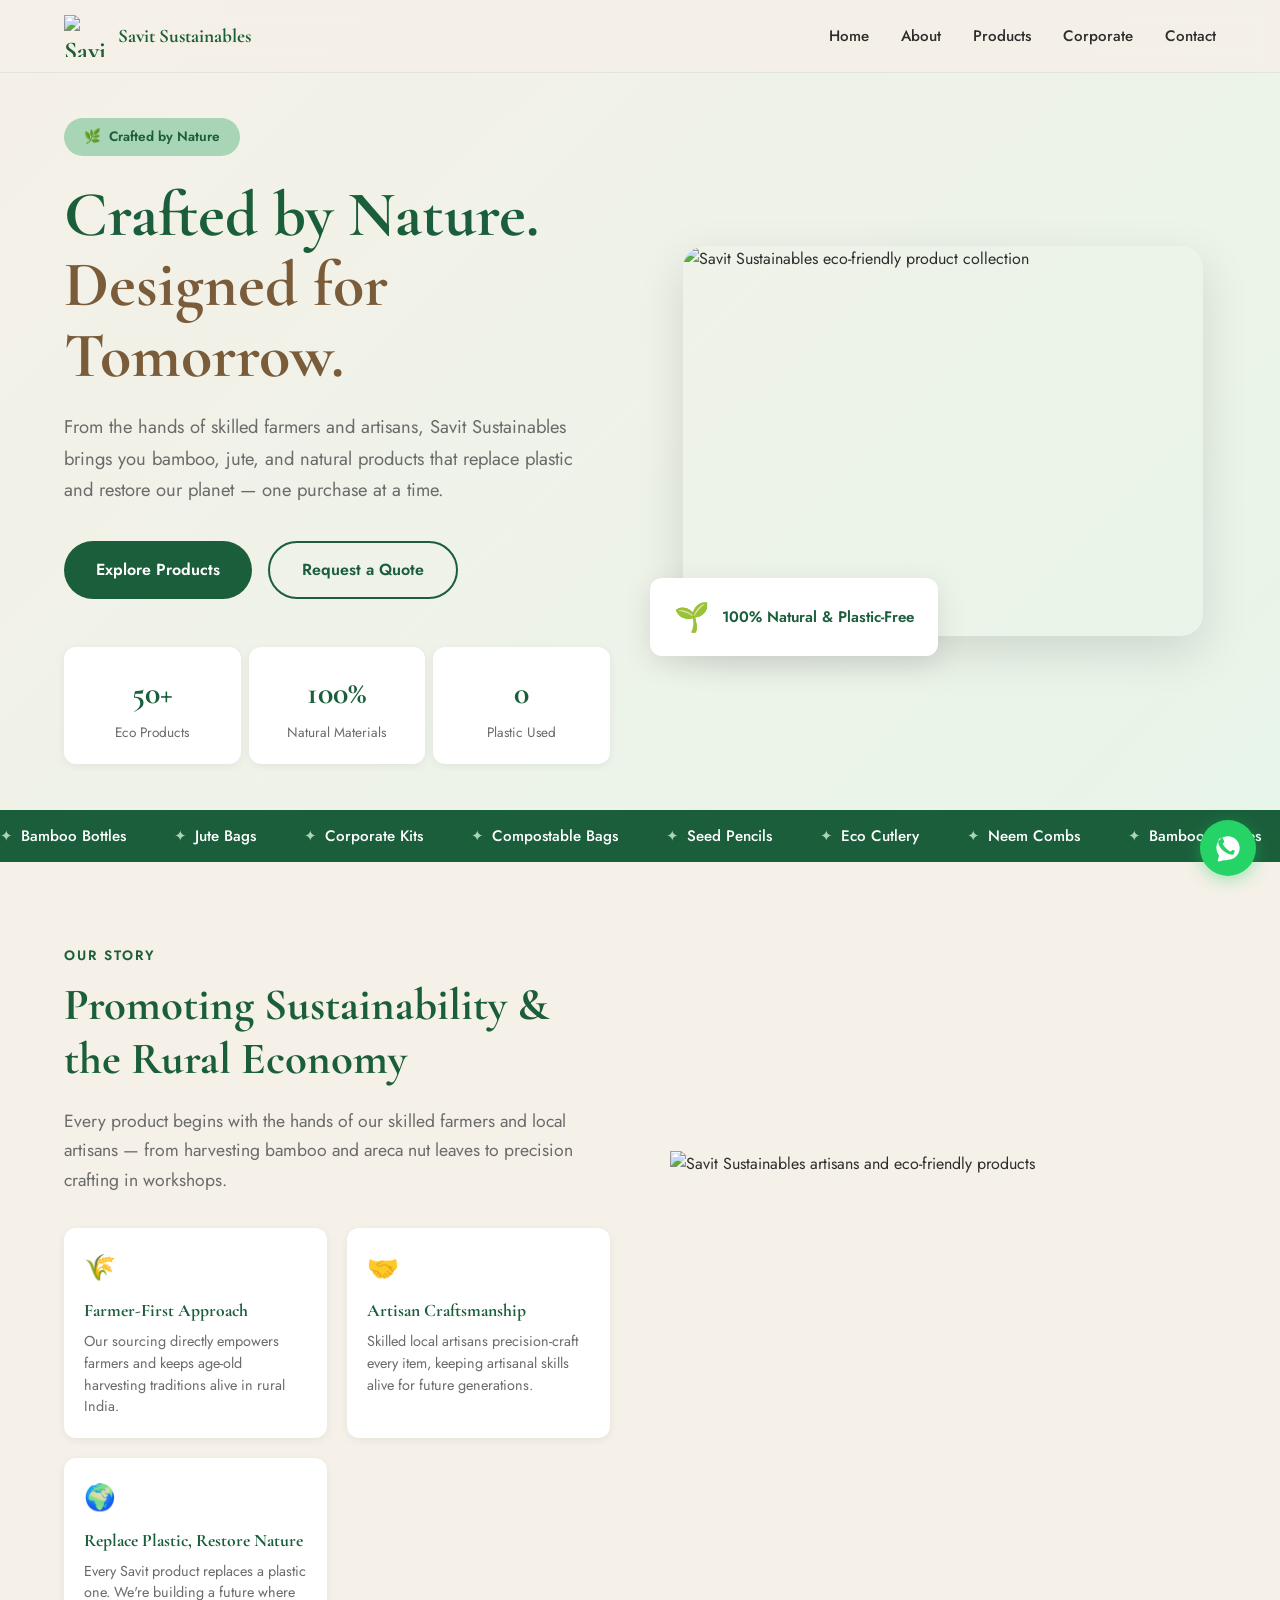
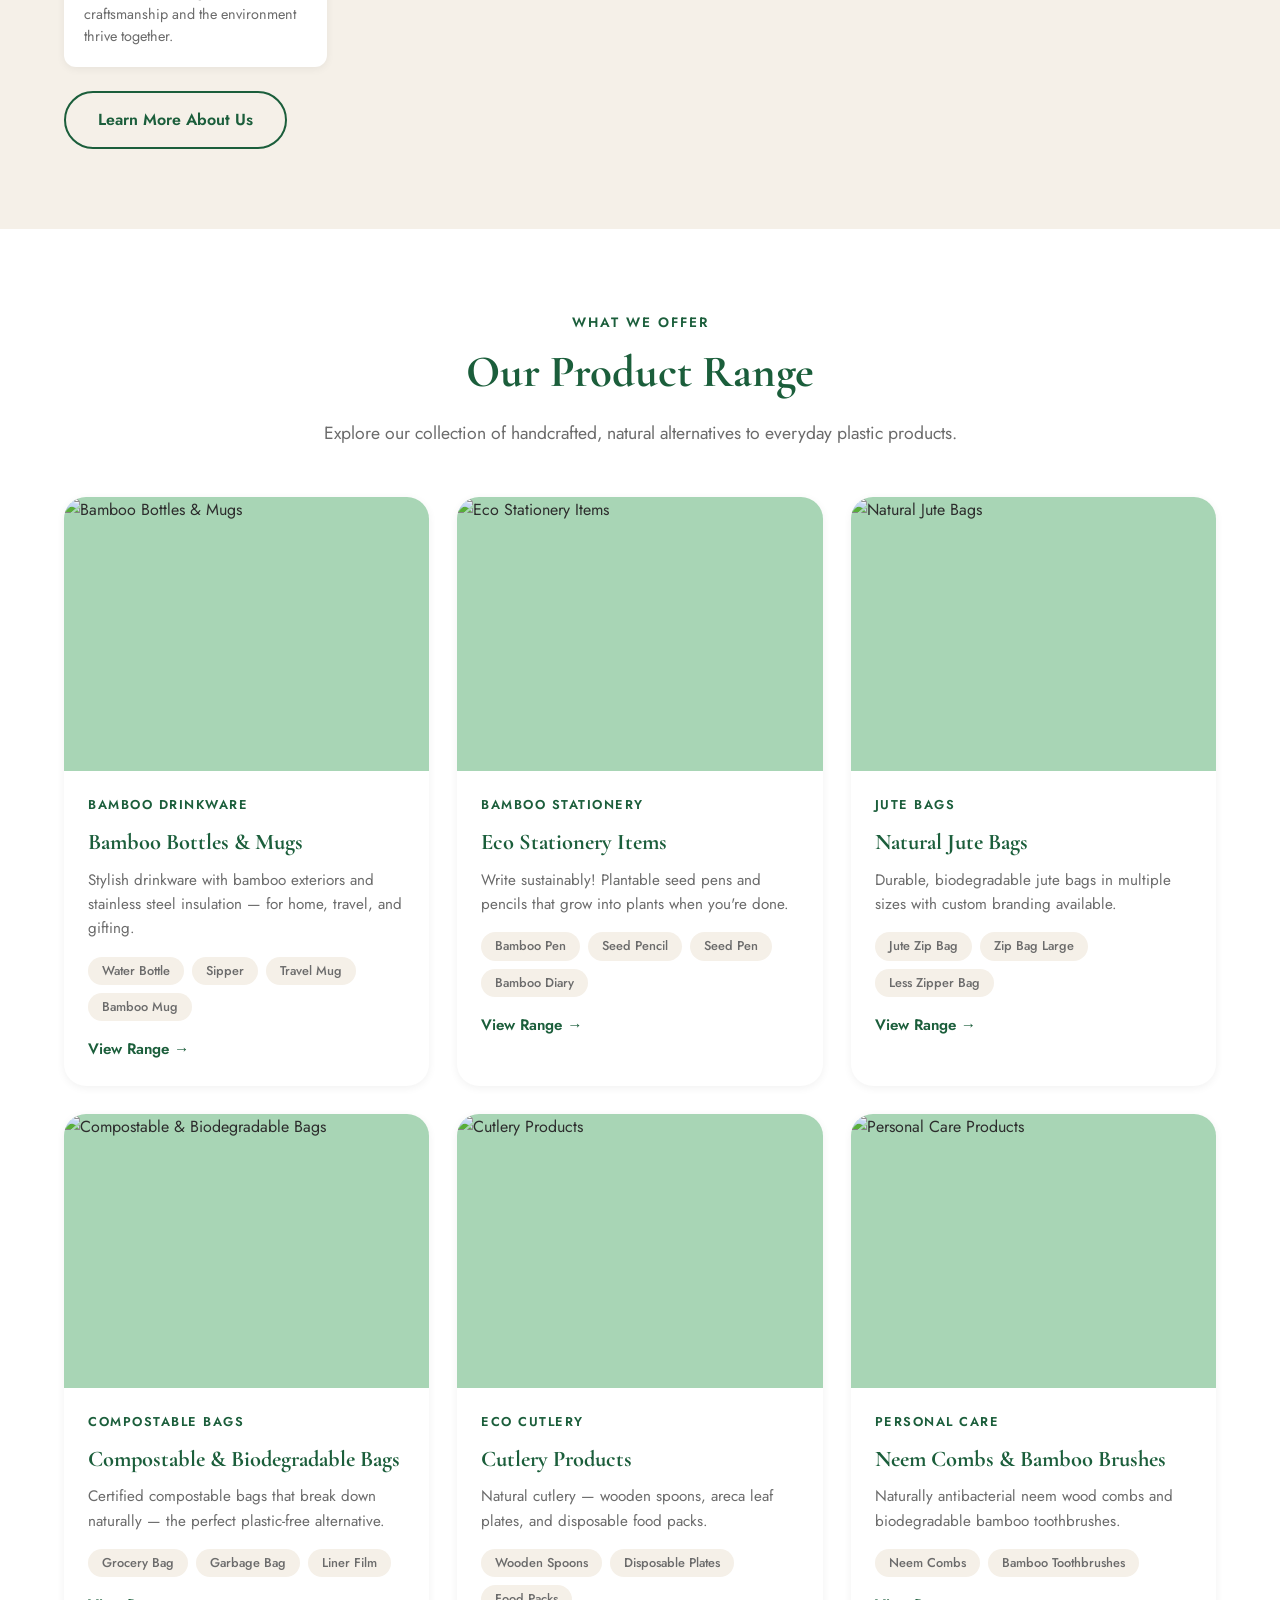
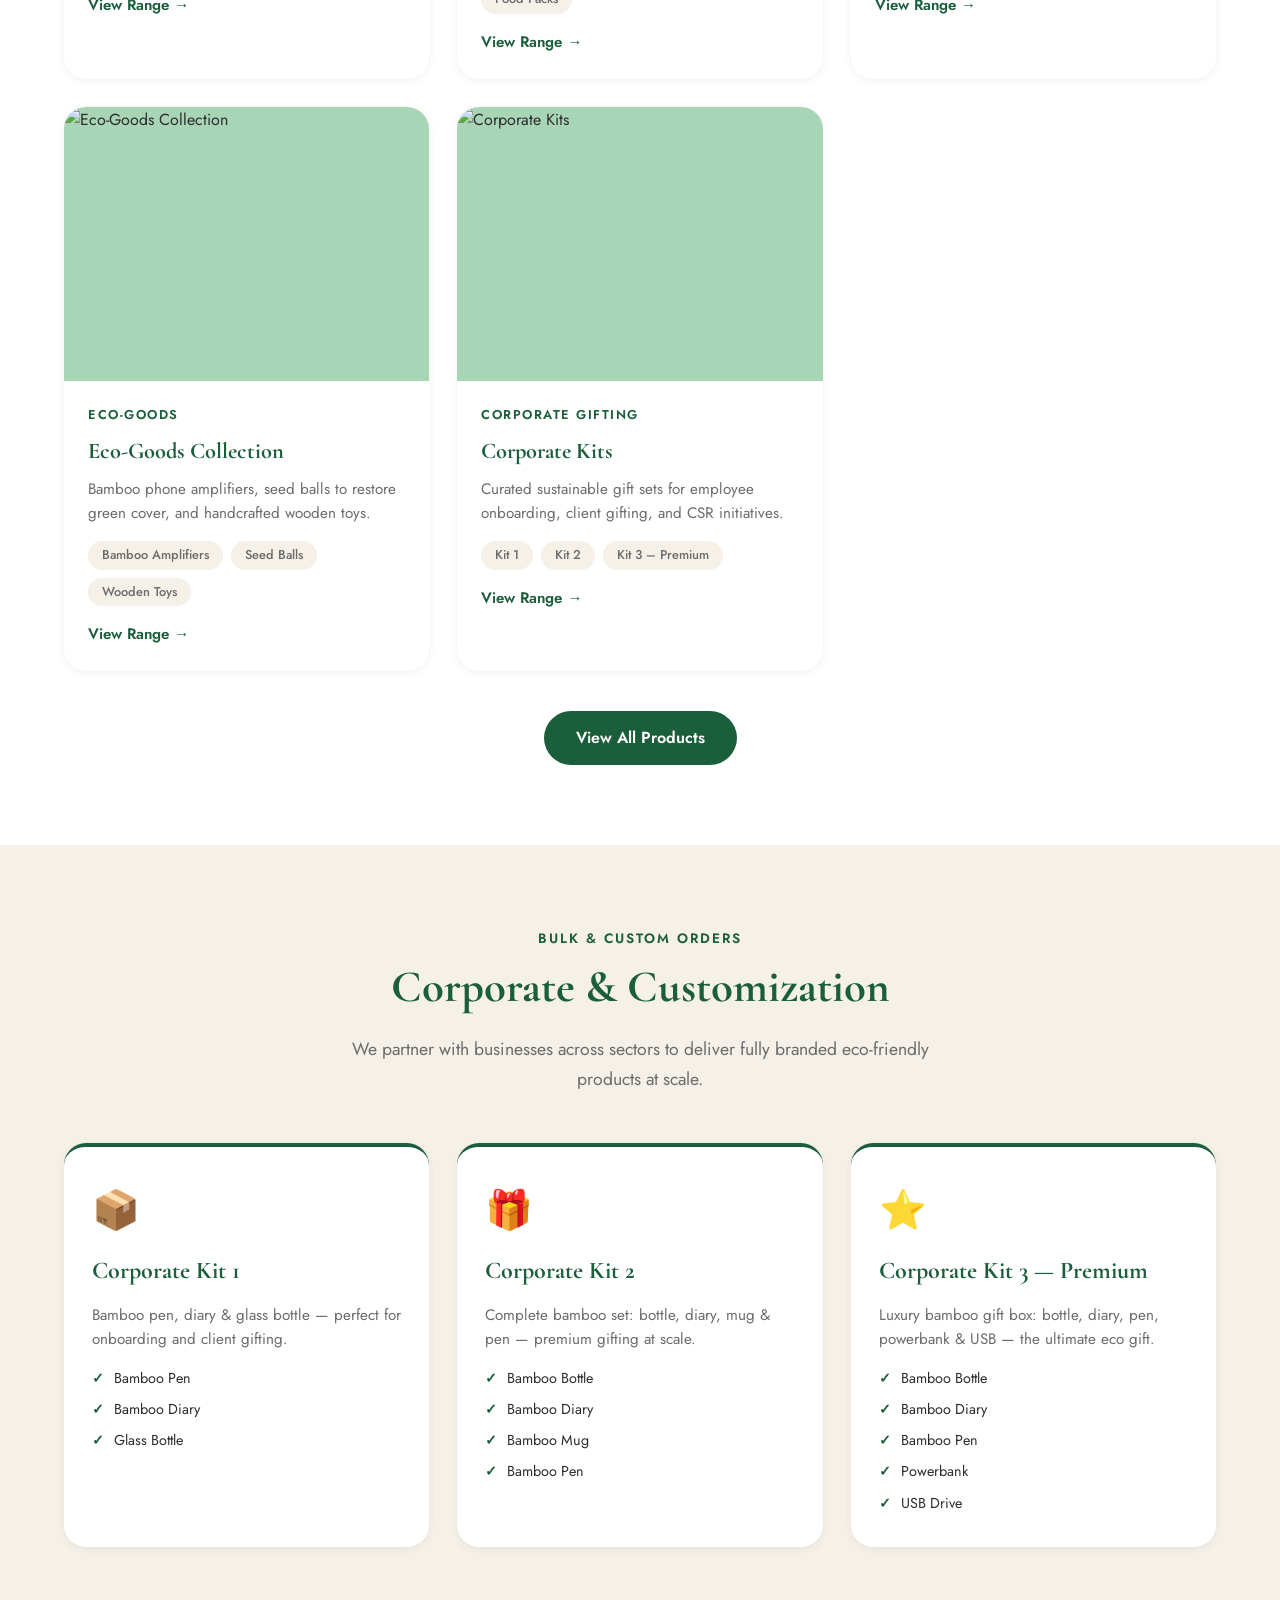
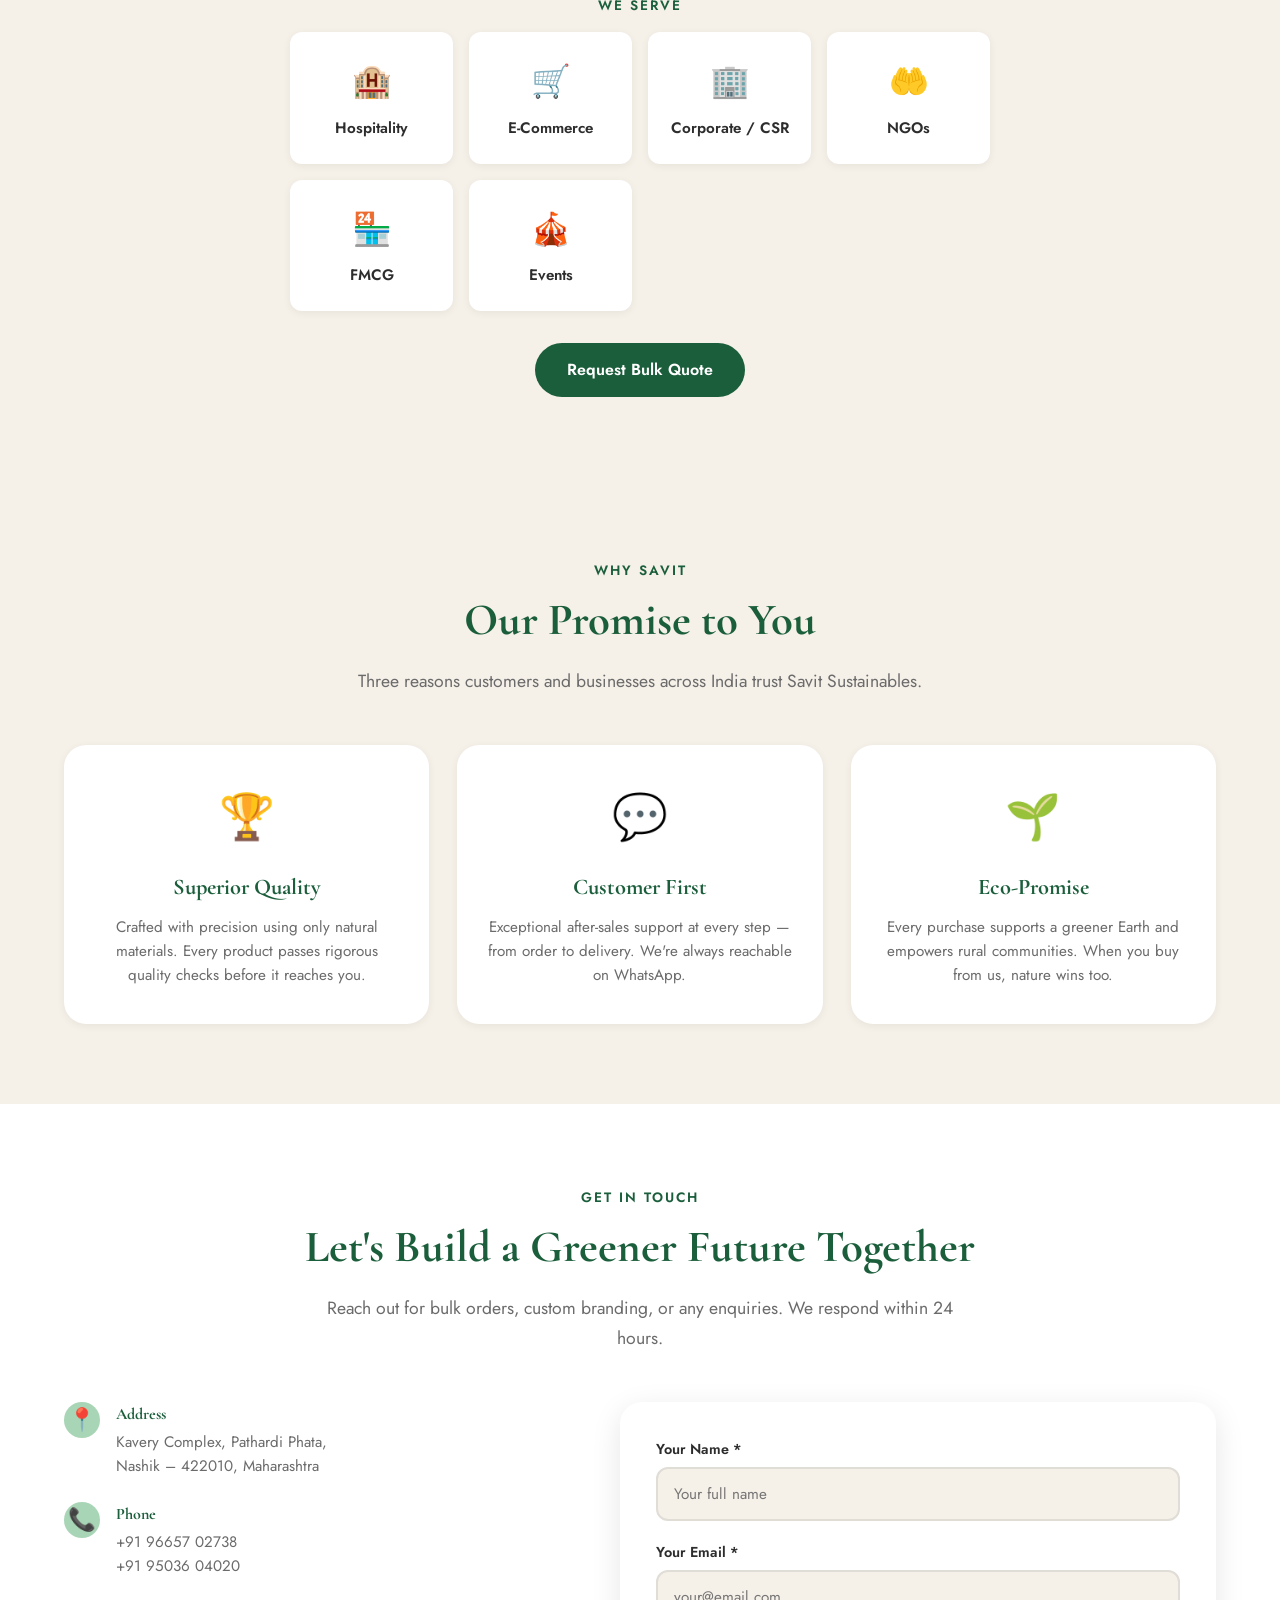
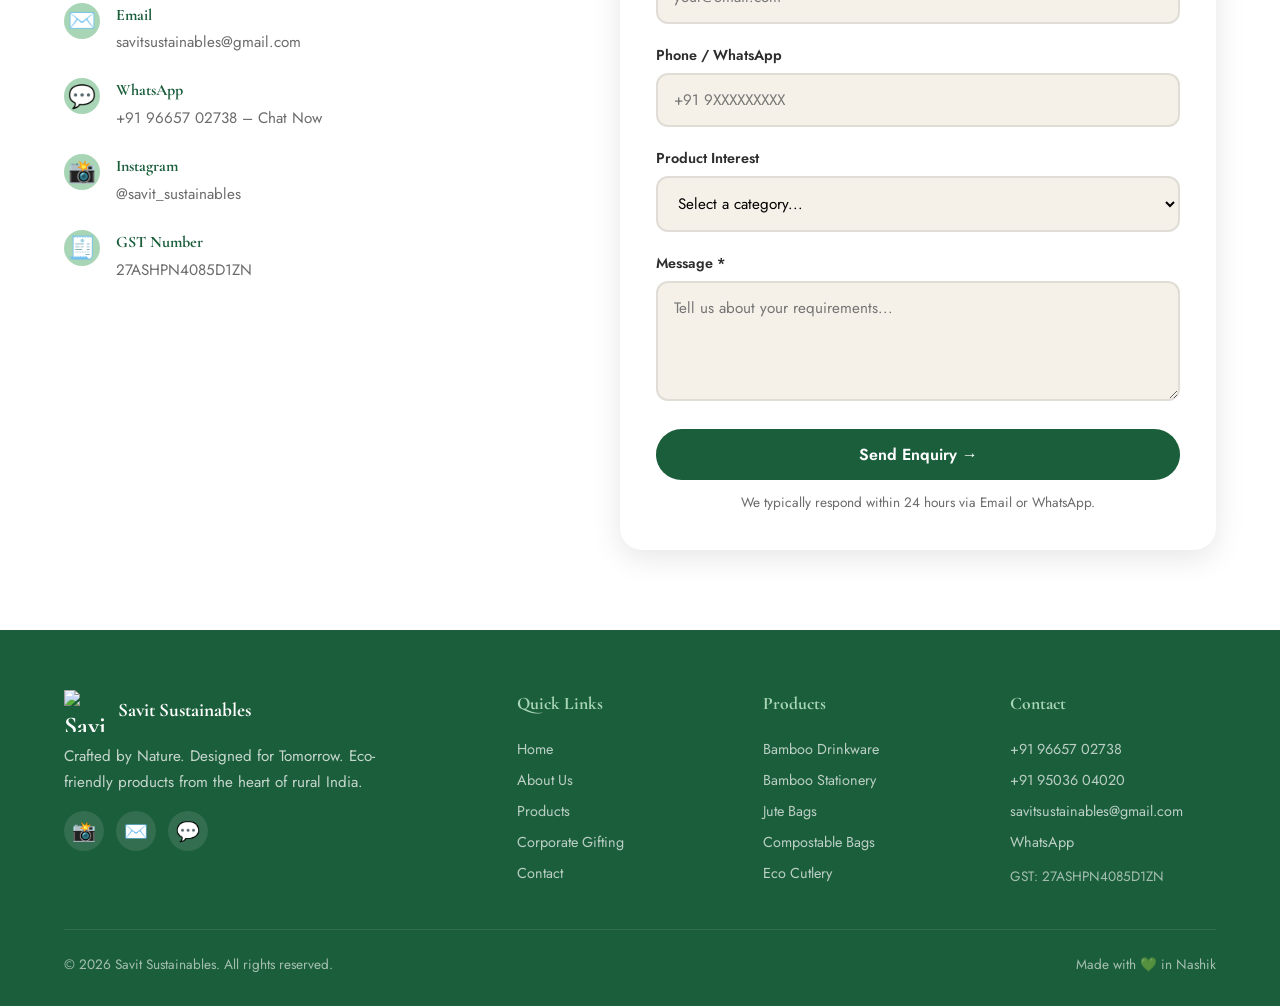
==== index.html @ 224979e3 "Initial commit - Savit Sustainables website" ====
<!DOCTYPE html>
<html lang="en">
<head>
  <meta charset="UTF-8">
  <meta name="viewport" content="width=device-width, initial-scale=1.0">
  <title>Savit Sustainables – Eco-Friendly Products from Nashik, India</title>
  <meta name="description" content="Savit Sustainables is a Nashik-based manufacturer of bamboo bottles, jute bags, compostable products, and corporate eco-gifting solutions. Natural, plastic-free, rural-made.">
  <meta name="robots" content="index, follow">

  <!-- Open Graph -->
  <meta property="og:title" content="Savit Sustainables – Eco-Friendly Products">
  <meta property="og:description" content="Bamboo, jute & compostable products made by rural artisans in Nashik, India. Corporate gifting, bulk orders, plastic-free living.">
  <meta property="og:image" content="https://www.savitsustainables.com/images/og-image.jpg">
  <meta property="og:url" content="https://www.savitsustainables.com">
  <meta property="og:type" content="website">
  <meta property="og:locale" content="en_IN">

  <!-- Twitter Card -->
  <meta name="twitter:card" content="summary_large_image">
  <meta name="twitter:title" content="Savit Sustainables – Eco-Friendly Products">
  <meta name="twitter:description" content="Bamboo, jute & compostable products from rural India. Corporate gifting & bulk orders.">
  <meta name="twitter:image" content="https://www.savitsustainables.com/images/og-image.jpg">

  <!-- JSON-LD Structured Data -->
  <script type="application/ld+json">
  {
    "@context": "https://schema.org",
    "@type": "Organization",
    "name": "Savit Sustainables",
    "url": "https://www.savitsustainables.com",
    "logo": "https://www.savitsustainables.com/images/logo.jpg",
    "description": "Nashik-based manufacturer of eco-friendly bamboo, jute and compostable products.",
    "contactPoint": {
      "@type": "ContactPoint",
      "telephone": "+91-9665702738",
      "contactType": "sales",
      "availableLanguage": ["English", "Hindi", "Marathi"]
    },
    "address": {
      "@type": "PostalAddress",
      "streetAddress": "Kavery Complex, Pathardi Phata",
      "addressLocality": "Nashik",
      "addressRegion": "Maharashtra",
      "postalCode": "422010",
      "addressCountry": "IN"
    },
    "sameAs": [
      "https://instagram.com/savit_sustainables"
    ]
  }
  </script>

  <link rel="preconnect" href="https://fonts.googleapis.com">
  <link rel="preconnect" href="https://fonts.gstatic.com" crossorigin>
  <link href="https://fonts.googleapis.com/css2?family=Cormorant+Garamond:wght@600;700&family=Jost:wght@400;500;600;700&display=swap" rel="stylesheet">
  <link rel="stylesheet" href="/css/style.css">
  <link rel="icon" type="image/svg+xml" href="/images/favicon.svg">
  <link rel="icon" type="image/x-icon" href="/images/favicon.ico">
</head>
<body>
  <!-- Navigation -->
  <nav class="navbar" role="navigation" aria-label="Main navigation">
    <div class="container">
      <a href="/" class="nav-logo" aria-label="Savit Sustainables Home">
        <img src="/images/logo.jpg" alt="Savit Sustainables Logo" width="42" height="42">
        <span>Savit Sustainables</span>
      </a>
      <button class="nav-toggle" aria-label="Toggle navigation menu" aria-expanded="false">
        <span></span><span></span><span></span>
      </button>
      <ul class="nav-links" role="menubar">
        <li role="none"><a href="/" role="menuitem">Home</a></li>
        <li role="none"><a href="/about.html" role="menuitem">About</a></li>
        <li role="none"><a href="/products/" role="menuitem">Products</a></li>
        <li role="none"><a href="/corporate-gifting.html" role="menuitem">Corporate</a></li>
        <li role="none"><a href="/contact.html" role="menuitem">Contact</a></li>
      </ul>
    </div>
  </nav>

  <!-- Hero Section -->
  <section class="hero" aria-label="Hero">
    <div class="container">
      <div class="fade-up">
        <div class="hero-badge">
          <span>🌿</span> Crafted by Nature
        </div>
        <h1>Crafted by Nature.<br><span>Designed for Tomorrow.</span></h1>
        <p>From the hands of skilled farmers and artisans, Savit Sustainables brings you bamboo, jute, and natural products that replace plastic and restore our planet — one purchase at a time.</p>
        <div class="hero-actions">
          <a href="/products/" class="btn btn-primary">Explore Products</a>
          <a href="/contact.html" class="btn btn-outline">Request a Quote</a>
        </div>
        <div class="hero-stats">
          <div class="hero-stat">
            <div class="hero-stat-value">50+</div>
            <div class="hero-stat-label">Eco Products</div>
          </div>
          <div class="hero-stat">
            <div class="hero-stat-value">100%</div>
            <div class="hero-stat-label">Natural Materials</div>
          </div>
          <div class="hero-stat">
            <div class="hero-stat-value">0</div>
            <div class="hero-stat-label">Plastic Used</div>
          </div>
        </div>
      </div>
      <div class="hero-image fade-up">
        <img src="/images/hero-image.jpg" alt="Savit Sustainables eco-friendly product collection" width="520" height="390" loading="eager">
        <div class="hero-image-float">
          <span class="hero-image-float-icon">🌱</span>
          <span class="hero-image-float-text">100% Natural &amp; Plastic-Free</span>
        </div>
      </div>
    </div>
  </section>

  <!-- Marquee Ticker -->
  <div class="marquee-wrapper" aria-hidden="true">
    <div class="marquee">
      <span class="marquee-item">Bamboo Bottles</span>
      <span class="marquee-item">Jute Bags</span>
      <span class="marquee-item">Corporate Kits</span>
      <span class="marquee-item">Compostable Bags</span>
      <span class="marquee-item">Seed Pencils</span>
      <span class="marquee-item">Eco Cutlery</span>
      <span class="marquee-item">Neem Combs</span>
      <span class="marquee-item">Bamboo Brushes</span>
      <span class="marquee-item">Bamboo Bottles</span>
      <span class="marquee-item">Jute Bags</span>
      <span class="marquee-item">Corporate Kits</span>
      <span class="marquee-item">Compostable Bags</span>
      <span class="marquee-item">Seed Pencils</span>
      <span class="marquee-item">Eco Cutlery</span>
      <span class="marquee-item">Neem Combs</span>
      <span class="marquee-item">Bamboo Brushes</span>
    </div>
  </div>

  <!-- About Section -->
  <section class="section" id="about" aria-labelledby="about-title">
    <div class="container">
      <div class="about-grid">
        <div class="fade-up">
          <span class="section-label">Our Story</span>
          <h2 class="section-title" id="about-title">Promoting Sustainability &amp; the Rural Economy</h2>
          <p class="section-desc" style="max-width:100%">Every product begins with the hands of our skilled farmers and local artisans — from harvesting bamboo and areca nut leaves to precision crafting in workshops.</p>
          <div class="about-values">
            <div class="value-card">
              <div class="value-card-icon">🌾</div>
              <h4>Farmer-First Approach</h4>
              <p>Our sourcing directly empowers farmers and keeps age-old harvesting traditions alive in rural India.</p>
            </div>
            <div class="value-card">
              <div class="value-card-icon">🤝</div>
              <h4>Artisan Craftsmanship</h4>
              <p>Skilled local artisans precision-craft every item, keeping artisanal skills alive for future generations.</p>
            </div>
            <div class="value-card">
              <div class="value-card-icon">🌍</div>
              <h4>Replace Plastic, Restore Nature</h4>
              <p>Every Savit product replaces a plastic one. We're building a future where craftsmanship and the environment thrive together.</p>
            </div>
          </div>
          <a href="/about.html" class="btn btn-outline" style="margin-top:24px">Learn More About Us</a>
        </div>
        <div class="fade-up">
          <img src="/images/about-image.jpg" alt="Savit Sustainables artisans and eco-friendly products" width="520" height="390" loading="lazy">
        </div>
      </div>
    </div>
  </section>

  <!-- Products Section -->
  <section class="section bg-white" id="products" aria-labelledby="products-title">
    <div class="container">
      <div class="fade-up" style="text-align:center;margin-bottom:24px">
        <span class="section-label">What We Offer</span>
        <h2 class="section-title" id="products-title">Our Product Range</h2>
        <p class="section-desc" style="margin:0 auto">Explore our collection of handcrafted, natural alternatives to everyday plastic products.</p>
      </div>
      <div class="product-grid">
        <a href="/products/bamboo-drinkware.html" class="product-card fade-up">
          <img src="/images/products/bamboo-drinkware.jpg" alt="Bamboo Bottles & Mugs" class="product-card-image" loading="lazy" width="320" height="240">
          <div class="product-card-body">
            <div class="product-card-category">Bamboo Drinkware</div>
            <h3 class="product-card-title">Bamboo Bottles &amp; Mugs</h3>
            <p class="product-card-desc">Stylish drinkware with bamboo exteriors and stainless steel insulation — for home, travel, and gifting.</p>
            <div class="product-card-items">
              <span class="product-card-tag">Water Bottle</span>
              <span class="product-card-tag">Sipper</span>
              <span class="product-card-tag">Travel Mug</span>
              <span class="product-card-tag">Bamboo Mug</span>
            </div>
            <span class="product-card-link">View Range →</span>
          </div>
        </a>
        <a href="/products/bamboo-stationery.html" class="product-card fade-up">
          <img src="/images/products/bamboo-stationery.jpg" alt="Eco Stationery Items" class="product-card-image" loading="lazy" width="320" height="240">
          <div class="product-card-body">
            <div class="product-card-category">Bamboo Stationery</div>
            <h3 class="product-card-title">Eco Stationery Items</h3>
            <p class="product-card-desc">Write sustainably! Plantable seed pens and pencils that grow into plants when you're done.</p>
            <div class="product-card-items">
              <span class="product-card-tag">Bamboo Pen</span>
              <span class="product-card-tag">Seed Pencil</span>
              <span class="product-card-tag">Seed Pen</span>
              <span class="product-card-tag">Bamboo Diary</span>
            </div>
            <span class="product-card-link">View Range →</span>
          </div>
        </a>
        <a href="/products/jute-bags.html" class="product-card fade-up">
          <img src="/images/products/jute-bags.jpg" alt="Natural Jute Bags" class="product-card-image" loading="lazy" width="320" height="240">
          <div class="product-card-body">
            <div class="product-card-category">Jute Bags</div>
            <h3 class="product-card-title">Natural Jute Bags</h3>
            <p class="product-card-desc">Durable, biodegradable jute bags in multiple sizes with custom branding available.</p>
            <div class="product-card-items">
              <span class="product-card-tag">Jute Zip Bag</span>
              <span class="product-card-tag">Zip Bag Large</span>
              <span class="product-card-tag">Less Zipper Bag</span>
            </div>
            <span class="product-card-link">View Range →</span>
          </div>
        </a>
        <a href="/products/compostable-bags.html" class="product-card fade-up">
          <img src="/images/products/compostable-bags.jpg" alt="Compostable & Biodegradable Bags" class="product-card-image" loading="lazy" width="320" height="240">
          <div class="product-card-body">
            <div class="product-card-category">Compostable Bags</div>
            <h3 class="product-card-title">Compostable &amp; Biodegradable Bags</h3>
            <p class="product-card-desc">Certified compostable bags that break down naturally — the perfect plastic-free alternative.</p>
            <div class="product-card-items">
              <span class="product-card-tag">Grocery Bag</span>
              <span class="product-card-tag">Garbage Bag</span>
              <span class="product-card-tag">Liner Film</span>
            </div>
            <span class="product-card-link">View Range →</span>
          </div>
        </a>
        <a href="/products/eco-cutlery.html" class="product-card fade-up">
          <img src="/images/products/eco-cutlery.jpg" alt="Cutlery Products" class="product-card-image" loading="lazy" width="320" height="240">
          <div class="product-card-body">
            <div class="product-card-category">Eco Cutlery</div>
            <h3 class="product-card-title">Cutlery Products</h3>
            <p class="product-card-desc">Natural cutlery — wooden spoons, areca leaf plates, and disposable food packs.</p>
            <div class="product-card-items">
              <span class="product-card-tag">Wooden Spoons</span>
              <span class="product-card-tag">Disposable Plates</span>
              <span class="product-card-tag">Food Packs</span>
            </div>
            <span class="product-card-link">View Range →</span>
          </div>
        </a>
        <a href="/products/personal-care.html" class="product-card fade-up">
          <img src="/images/products/personal-care.jpg" alt="Personal Care Products" class="product-card-image" loading="lazy" width="320" height="240">
          <div class="product-card-body">
            <div class="product-card-category">Personal Care</div>
            <h3 class="product-card-title">Neem Combs &amp; Bamboo Brushes</h3>
            <p class="product-card-desc">Naturally antibacterial neem wood combs and biodegradable bamboo toothbrushes.</p>
            <div class="product-card-items">
              <span class="product-card-tag">Neem Combs</span>
              <span class="product-card-tag">Bamboo Toothbrushes</span>
            </div>
            <span class="product-card-link">View Range →</span>
          </div>
        </a>
        <a href="/products/eco-goods.html" class="product-card fade-up">
          <img src="/images/products/eco-goods.jpg" alt="Eco-Goods Collection" class="product-card-image" loading="lazy" width="320" height="240">
          <div class="product-card-body">
            <div class="product-card-category">Eco-Goods</div>
            <h3 class="product-card-title">Eco-Goods Collection</h3>
            <p class="product-card-desc">Bamboo phone amplifiers, seed balls to restore green cover, and handcrafted wooden toys.</p>
            <div class="product-card-items">
              <span class="product-card-tag">Bamboo Amplifiers</span>
              <span class="product-card-tag">Seed Balls</span>
              <span class="product-card-tag">Wooden Toys</span>
            </div>
            <span class="product-card-link">View Range →</span>
          </div>
        </a>
        <a href="/corporate-gifting.html" class="product-card fade-up">
          <img src="/images/products/corporate-kits.jpg" alt="Corporate Kits" class="product-card-image" loading="lazy" width="320" height="240">
          <div class="product-card-body">
            <div class="product-card-category">Corporate Gifting</div>
            <h3 class="product-card-title">Corporate Kits</h3>
            <p class="product-card-desc">Curated sustainable gift sets for employee onboarding, client gifting, and CSR initiatives.</p>
            <div class="product-card-items">
              <span class="product-card-tag">Kit 1</span>
              <span class="product-card-tag">Kit 2</span>
              <span class="product-card-tag">Kit 3 – Premium</span>
            </div>
            <span class="product-card-link">View Range →</span>
          </div>
        </a>
      </div>
      <div class="fade-up" style="text-align:center;margin-top:40px">
        <a href="/products/" class="btn btn-primary">View All Products</a>
      </div>
    </div>
  </section>

  <!-- Corporate Section -->
  <section class="section bg-cream" id="corporate" aria-labelledby="corporate-title">
    <div class="container">
      <div class="fade-up" style="text-align:center;margin-bottom:24px">
        <span class="section-label">Bulk &amp; Custom Orders</span>
        <h2 class="section-title" id="corporate-title">Corporate &amp; Customization</h2>
        <p class="section-desc" style="margin:0 auto">We partner with businesses across sectors to deliver fully branded eco-friendly products at scale.</p>
      </div>
      <div class="kits-grid">
        <div class="kit-card fade-up">
          <div class="kit-card-body">
            <div class="kit-card-icon">📦</div>
            <h3>Corporate Kit 1</h3>
            <p>Bamboo pen, diary &amp; glass bottle — perfect for onboarding and client gifting.</p>
            <div class="kit-items">
              <span class="kit-item">Bamboo Pen</span>
              <span class="kit-item">Bamboo Diary</span>
              <span class="kit-item">Glass Bottle</span>
            </div>
          </div>
        </div>
        <div class="kit-card fade-up">
          <div class="kit-card-body">
            <div class="kit-card-icon">🎁</div>
            <h3>Corporate Kit 2</h3>
            <p>Complete bamboo set: bottle, diary, mug &amp; pen — premium gifting at scale.</p>
            <div class="kit-items">
              <span class="kit-item">Bamboo Bottle</span>
              <span class="kit-item">Bamboo Diary</span>
              <span class="kit-item">Bamboo Mug</span>
              <span class="kit-item">Bamboo Pen</span>
            </div>
          </div>
        </div>
        <div class="kit-card fade-up">
          <div class="kit-card-body">
            <div class="kit-card-icon">⭐</div>
            <h3>Corporate Kit 3 — Premium</h3>
            <p>Luxury bamboo gift box: bottle, diary, pen, powerbank &amp; USB — the ultimate eco gift.</p>
            <div class="kit-items">
              <span class="kit-item">Bamboo Bottle</span>
              <span class="kit-item">Bamboo Diary</span>
              <span class="kit-item">Bamboo Pen</span>
              <span class="kit-item">Powerbank</span>
              <span class="kit-item">USB Drive</span>
            </div>
          </div>
        </div>
      </div>
      <div style="text-align:center;margin-top:48px" class="fade-up">
        <span class="section-label" style="display:block;margin-bottom:16px">We Serve</span>
        <div class="industries-grid" style="max-width:700px;margin:0 auto">
          <div class="industry-card"><div class="industry-icon">🏨</div><div class="industry-name">Hospitality</div></div>
          <div class="industry-card"><div class="industry-icon">🛒</div><div class="industry-name">E-Commerce</div></div>
          <div class="industry-card"><div class="industry-icon">🏢</div><div class="industry-name">Corporate / CSR</div></div>
          <div class="industry-card"><div class="industry-icon">🤲</div><div class="industry-name">NGOs</div></div>
          <div class="industry-card"><div class="industry-icon">🏪</div><div class="industry-name">FMCG</div></div>
          <div class="industry-card"><div class="industry-icon">🎪</div><div class="industry-name">Events</div></div>
        </div>
        <a href="/contact.html" class="btn btn-primary" style="margin-top:32px">Request Bulk Quote</a>
      </div>
    </div>
  </section>

  <!-- Why Us Section -->
  <section class="section" id="why-us" aria-labelledby="why-title">
    <div class="container">
      <div class="fade-up" style="text-align:center;margin-bottom:24px">
        <span class="section-label">Why Savit</span>
        <h2 class="section-title" id="why-title">Our Promise to You</h2>
        <p class="section-desc" style="margin:0 auto">Three reasons customers and businesses across India trust Savit Sustainables.</p>
      </div>
      <div class="features-grid">
        <div class="feature-card fade-up">
          <div class="feature-icon">🏆</div>
          <h3>Superior Quality</h3>
          <p>Crafted with precision using only natural materials. Every product passes rigorous quality checks before it reaches you.</p>
        </div>
        <div class="feature-card fade-up">
          <div class="feature-icon">💬</div>
          <h3>Customer First</h3>
          <p>Exceptional after-sales support at every step — from order to delivery. We're always reachable on WhatsApp.</p>
        </div>
        <div class="feature-card fade-up">
          <div class="feature-icon">🌱</div>
          <h3>Eco-Promise</h3>
          <p>Every purchase supports a greener Earth and empowers rural communities. When you buy from us, nature wins too.</p>
        </div>
      </div>
    </div>
  </section>

  <!-- Contact Section -->
  <section class="section bg-white" id="contact" aria-labelledby="contact-title">
    <div class="container">
      <div class="fade-up" style="text-align:center;margin-bottom:48px">
        <span class="section-label">Get in Touch</span>
        <h2 class="section-title" id="contact-title">Let's Build a Greener Future Together</h2>
        <p class="section-desc" style="margin:0 auto">Reach out for bulk orders, custom branding, or any enquiries. We respond within 24 hours.</p>
      </div>
      <div class="contact-grid">
        <div class="contact-info fade-up">
          <div class="contact-item">
            <span class="contact-item-icon">📍</span>
            <div>
              <h4>Address</h4>
              <p>Kavery Complex, Pathardi Phata,<br>Nashik – 422010, Maharashtra</p>
            </div>
          </div>
          <div class="contact-item">
            <span class="contact-item-icon">📞</span>
            <div>
              <h4>Phone</h4>
              <p><a href="tel:+919665702738">+91 96657 02738</a><br><a href="tel:+919503604020">+91 95036 04020</a></p>
            </div>
          </div>
          <div class="contact-item">
            <span class="contact-item-icon">✉️</span>
            <div>
              <h4>Email</h4>
              <p><a href="mailto:savitsustainables@gmail.com">savitsustainables@gmail.com</a></p>
            </div>
          </div>
          <div class="contact-item">
            <span class="contact-item-icon">💬</span>
            <div>
              <h4>WhatsApp</h4>
              <p><a href="https://wa.me/919665702738" target="_blank" rel="noopener">+91 96657 02738 – Chat Now</a></p>
            </div>
          </div>
          <div class="contact-item">
            <span class="contact-item-icon">📸</span>
            <div>
              <h4>Instagram</h4>
              <p><a href="https://instagram.com/savit_sustainables" target="_blank" rel="noopener">@savit_sustainables</a></p>
            </div>
          </div>
          <div class="contact-item">
            <span class="contact-item-icon">🧾</span>
            <div>
              <h4>GST Number</h4>
              <p>27ASHPN4085D1ZN</p>
            </div>
          </div>
        </div>
        <div class="contact-form-card fade-up">
          <form id="contactForm" name="contact" method="POST" data-netlify="true" netlify-honeypot="bot-field">
            <input type="hidden" name="form-name" value="contact">
            <p style="display:none" aria-hidden="true">
              <label>Don't fill this out if you're human: <input name="bot-field"></label>
            </p>
            <div class="form-group">
              <label for="name">Your Name *</label>
              <input type="text" id="name" name="name" required aria-required="true" placeholder="Your full name">
            </div>
            <div class="form-group">
              <label for="email">Your Email *</label>
              <input type="email" id="email" name="email" required aria-required="true" placeholder="your@email.com">
            </div>
            <div class="form-group">
              <label for="phone">Phone / WhatsApp</label>
              <input type="tel" id="phone" name="phone" placeholder="+91 9XXXXXXXXX">
            </div>
            <div class="form-group">
              <label for="product-interest">Product Interest</label>
              <select id="product-interest" name="product-interest">
                <option value="">Select a category...</option>
                <option value="Bamboo Drinkware">Bamboo Bottles &amp; Mugs</option>
                <option value="Bamboo Stationery">Bamboo Stationery</option>
                <option value="Jute Bags">Jute Bags</option>
                <option value="Compostable Bags">Compostable Bags</option>
                <option value="Corporate Kits">Corporate Kits</option>
                <option value="Eco Cutlery">Eco Cutlery</option>
                <option value="Personal Care">Neem Combs &amp; Bamboo Brushes</option>
                <option value="Eco-Goods">Eco-Goods</option>
                <option value="Custom">Custom / Bulk Order</option>
              </select>
            </div>
            <div class="form-group">
              <label for="message">Message *</label>
              <textarea id="message" name="message" required aria-required="true" placeholder="Tell us about your requirements..."></textarea>
            </div>
            <button type="submit" class="btn btn-primary" style="width:100%;justify-content:center">Send Enquiry →</button>
            <p style="font-size:0.85rem;color:var(--text-muted);margin-top:12px;text-align:center">We typically respond within 24 hours via Email or WhatsApp.</p>
            <div class="form-success" id="formSuccess">✅ Thank you! Your enquiry has been sent. We'll get back to you shortly.</div>
          </form>
        </div>
      </div>
    </div>
  </section>

  <!-- Footer -->
  <footer class="footer" role="contentinfo">
    <div class="container">
      <div class="footer-grid">
        <div class="footer-brand">
          <a href="/" class="nav-logo" style="color:var(--white)">
            <img src="/images/logo.jpg" alt="Savit Sustainables" width="42" height="42" loading="lazy">
            <span>Savit Sustainables</span>
          </a>
          <p>Crafted by Nature. Designed for Tomorrow. Eco-friendly products from the heart of rural India.</p>
          <div class="footer-social">
            <a href="https://instagram.com/savit_sustainables" target="_blank" rel="noopener" aria-label="Instagram">📸</a>
            <a href="mailto:savitsustainables@gmail.com" aria-label="Email">✉️</a>
            <a href="https://wa.me/919665702738" target="_blank" rel="noopener" aria-label="WhatsApp">💬</a>
          </div>
        </div>
        <div class="footer-links">
          <h4>Quick Links</h4>
          <a href="/">Home</a>
          <a href="/about.html">About Us</a>
          <a href="/products/">Products</a>
          <a href="/corporate-gifting.html">Corporate Gifting</a>
          <a href="/contact.html">Contact</a>
        </div>
        <div class="footer-links">
          <h4>Products</h4>
          <a href="/products/bamboo-drinkware.html">Bamboo Drinkware</a>
          <a href="/products/bamboo-stationery.html">Bamboo Stationery</a>
          <a href="/products/jute-bags.html">Jute Bags</a>
          <a href="/products/compostable-bags.html">Compostable Bags</a>
          <a href="/products/eco-cutlery.html">Eco Cutlery</a>
        </div>
        <div class="footer-links">
          <h4>Contact</h4>
          <a href="tel:+919665702738">+91 96657 02738</a>
          <a href="tel:+919503604020">+91 95036 04020</a>
          <a href="mailto:savitsustainables@gmail.com">savitsustainables@gmail.com</a>
          <a href="https://wa.me/919665702738" target="_blank" rel="noopener">WhatsApp</a>
          <p style="color:rgba(255,255,255,0.6);font-size:0.85rem;margin-top:8px">GST: 27ASHPN4085D1ZN</p>
        </div>
      </div>
      <div class="footer-bottom">
        <span>&copy; <span id="year">2025</span> Savit Sustainables. All rights reserved.</span>
        <span>Made with 💚 in Nashik</span>
      </div>
    </div>
  </footer>

  <!-- WhatsApp Floating Button -->
  <a href="https://wa.me/919665702738?text=Hi%20Savit%20Sustainables!%20I%20am%20interested%20in%20your%20eco-friendly%20products." class="whatsapp-float" target="_blank" rel="noopener" aria-label="Chat on WhatsApp">
    <img src="data:image/svg+xml,%3Csvg xmlns='http://www.w3.org/2000/svg' viewBox='0 0 24 24' fill='white'%3E%3Cpath d='M17.472 14.382a.702.702 0 0 1 .352.355c.012.024.012.049 0 .073a11.91 11.91 0 0 0-.938 2.168 1.176 1.176 0 0 1-1.172.854 23.268 23.268 0 0 1-4.586-1.413 24.6 24.6 0 0 1-4.242-2.93 24.595 24.595 0 0 1-2.93-4.242A23.265 23.265 0 0 1 3.87 5.257a1.176 1.176 0 0 1 .854-1.172 11.91 11.91 0 0 1 2.168-.938.12.12 0 0 1 .073 0 .702.702 0 0 1 .355.352c.457.906.91 1.814 1.36 2.724a.702.702 0 0 1-.078.742 38.963 38.963 0 0 1-1.055 1.207.42.42 0 0 0-.094.484 17.066 17.066 0 0 0 2.754 3.622 17.06 17.06 0 0 0 3.621 2.754.42.42 0 0 0 .484-.094l1.207-1.055a.702.702 0 0 1 .742-.078c.91.45 1.818.903 2.724 1.36zM12 2C6.477 2 2 6.477 2 12a9.959 9.959 0 0 0 2.355 6.422l-1.135 4.258a.703.703 0 0 0 .88.88l4.254-1.14A9.96 9.96 0 0 0 12 22c5.523 0 10-4.477 10-10S17.523 2 12 2z'/%3E%3C/svg%3E" alt="WhatsApp" width="28" height="28">
  </a>

  <script src="/js/script.js"></script>
</body>
</html>
---- css/style.css ----
/* ============================================
   Savit Sustainables - Main Stylesheet
   Crafted by Nature. Designed for Tomorrow.
   ============================================ */

/* --- CSS Custom Properties --- */
:root {
  --green-dark: #1b5e3b;
  --green-light: #a8d5b5;
  --cream: #f5f0e8;
  --brown: #7a5c3a;
  --text-dark: #2d2d2d;
  --text-muted: #6b6b6b;
  --white: #ffffff;
  --shadow-sm: 0 2px 8px rgba(0,0,0,0.06);
  --shadow-md: 0 8px 30px rgba(0,0,0,0.10);
  --shadow-lg: 0 16px 48px rgba(0,0,0,0.12);
  --radius: 22px;
  --radius-sm: 12px;
  --transition: 0.3s cubic-bezier(0.4, 0, 0.2, 1);
  --max-width: 1200px;
  --font-heading: 'Cormorant Garamond', Georgia, serif;
  --font-body: 'Jost', -apple-system, BlinkMacSystemFont, sans-serif;
}

/* --- Reset --- */
*, *::before, *::after {
  margin: 0;
  padding: 0;
  box-sizing: border-box;
}

html {
  scroll-behavior: smooth;
  scroll-padding-top: 80px;
}

@media (prefers-reduced-motion: reduce) {
  *, *::before, *::after {
    animation-duration: 0.01ms !important;
    animation-iteration-count: 1 !important;
    transition-duration: 0.01ms !important;
  }
  html { scroll-behavior: auto; }
}

body {
  font-family: var(--font-body);
  color: var(--text-dark);
  background: var(--cream);
  line-height: 1.6;
  -webkit-font-smoothing: antialiased;
  -moz-osx-font-smoothing: grayscale;
}

img {
  max-width: 100%;
  height: auto;
  display: block;
}

a {
  color: inherit;
  text-decoration: none;
  transition: var(--transition);
}

ul { list-style: none; }

.container {
  width: 100%;
  max-width: var(--max-width);
  margin: 0 auto;
  padding: 0 24px;
}

.section {
  padding: 80px 0;
}

.section-label {
  display: inline-block;
  font-family: var(--font-body);
  font-size: 0.85rem;
  font-weight: 600;
  letter-spacing: 2px;
  text-transform: uppercase;
  color: var(--green-dark);
  margin-bottom: 12px;
}

.section-title {
  font-family: var(--font-heading);
  font-size: 2.8rem;
  font-weight: 700;
  line-height: 1.2;
  color: var(--green-dark);
  margin-bottom: 20px;
}

.section-desc {
  font-size: 1.1rem;
  color: var(--text-muted);
  max-width: 640px;
  line-height: 1.7;
}

/* --- Buttons --- */
.btn {
  display: inline-flex;
  align-items: center;
  gap: 8px;
  padding: 14px 32px;
  font-family: var(--font-body);
  font-size: 1rem;
  font-weight: 600;
  border: none;
  border-radius: 50px;
  cursor: pointer;
  transition: var(--transition);
}

.btn-primary {
  background: var(--green-dark);
  color: var(--white);
}

.btn-primary:hover {
  background: #12472a;
  transform: translateY(-2px);
  box-shadow: var(--shadow-md);
}

.btn-outline {
  background: transparent;
  color: var(--green-dark);
  border: 2px solid var(--green-dark);
}

.btn-outline:hover {
  background: var(--green-dark);
  color: var(--white);
  transform: translateY(-2px);
}

.btn-whatsapp {
  background: #25D366;
  color: var(--white);
}

.btn-whatsapp:hover {
  background: #1da851;
  transform: translateY(-2px);
}

/* --- Navigation --- */
.navbar {
  position: fixed;
  top: 0;
  left: 0;
  right: 0;
  z-index: 1000;
  background: rgba(245, 240, 232, 0.92);
  backdrop-filter: blur(12px);
  -webkit-backdrop-filter: blur(12px);
  border-bottom: 1px solid rgba(27, 94, 59, 0.08);
  transition: var(--transition);
}

.navbar .container {
  display: flex;
  align-items: center;
  justify-content: space-between;
  height: 72px;
}

.nav-logo {
  display: flex;
  align-items: center;
  gap: 12px;
  font-family: var(--font-heading);
  font-size: 1.6rem;
  font-weight: 700;
  color: var(--green-dark);
}

.nav-logo img {
  height: 42px;
  width: auto;
}

.nav-logo span {
  font-size: 1.2rem;
}

.nav-links {
  display: flex;
  align-items: center;
  gap: 32px;
}

.nav-links a {
  font-size: 0.95rem;
  font-weight: 500;
  color: var(--text-dark);
  position: relative;
  padding: 4px 0;
}

.nav-links a::after {
  content: '';
  position: absolute;
  bottom: -2px;
  left: 0;
  width: 0;
  height: 2px;
  background: var(--green-dark);
  transition: var(--transition);
}

.nav-links a:hover::after,
.nav-links a.active::after {
  width: 100%;
}

.nav-links a.active {
  color: var(--green-dark);
  font-weight: 600;
}

.nav-toggle {
  display: none;
  flex-direction: column;
  gap: 5px;
  background: none;
  border: none;
  cursor: pointer;
  padding: 4px;
}

.nav-toggle span {
  display: block;
  width: 28px;
  height: 2.5px;
  background: var(--green-dark);
  border-radius: 2px;
  transition: var(--transition);
}

.nav-toggle.open span:nth-child(1) {
  transform: rotate(45deg) translate(5px, 5px);
}
.nav-toggle.open span:nth-child(2) {
  opacity: 0;
}
.nav-toggle.open span:nth-child(3) {
  transform: rotate(-45deg) translate(5px, -5px);
}

/* --- Hero --- */
.hero {
  min-height: 90vh;
  display: flex;
  align-items: center;
  padding-top: 72px;
  background: linear-gradient(135deg, var(--cream) 0%, #e8f5e9 100%);
  overflow: hidden;
}

.hero .container {
  display: grid;
  grid-template-columns: 1fr 1fr;
  gap: 60px;
  align-items: center;
}

.hero-badge {
  display: inline-flex;
  align-items: center;
  gap: 8px;
  padding: 8px 20px;
  background: var(--green-light);
  color: var(--green-dark);
  border-radius: 50px;
  font-size: 0.85rem;
  font-weight: 600;
  margin-bottom: 24px;
}

.hero h1 {
  font-family: var(--font-heading);
  font-size: 4rem;
  font-weight: 700;
  line-height: 1.1;
  color: var(--green-dark);
  margin-bottom: 20px;
}

.hero h1 span {
  display: block;
  color: var(--brown);
}

.hero p {
  font-size: 1.15rem;
  color: var(--text-muted);
  line-height: 1.7;
  margin-bottom: 36px;
  max-width: 520px;
}

.hero-actions {
  display: flex;
  gap: 16px;
  flex-wrap: wrap;
}

.hero-stats {
  display: grid;
  grid-template-columns: repeat(3, 1fr);
  gap: 8px;
  margin-top: 48px;
}

.hero-stat {
  text-align: center;
  padding: 20px;
  background: var(--white);
  border-radius: var(--radius-sm);
  box-shadow: var(--shadow-sm);
}

.hero-stat-value {
  font-family: var(--font-heading);
  font-size: 2rem;
  font-weight: 700;
  color: var(--green-dark);
}

.hero-stat-label {
  font-size: 0.85rem;
  color: var(--text-muted);
  margin-top: 4px;
}

.hero-image {
  position: relative;
  display: flex;
  justify-content: center;
  align-items: center;
}

.hero-image img {
  border-radius: var(--radius);
  box-shadow: var(--shadow-lg);
  width: 100%;
  max-width: 520px;
  aspect-ratio: 4/3;
  object-fit: cover;
}

.hero-image-float {
  position: absolute;
  bottom: -20px;
  left: -20px;
  background: var(--white);
  padding: 16px 24px;
  border-radius: var(--radius-sm);
  box-shadow: var(--shadow-md);
  display: flex;
  align-items: center;
  gap: 12px;
}

.hero-image-float-icon {
  font-size: 1.8rem;
}

.hero-image-float-text {
  font-weight: 600;
  font-size: 0.95rem;
  color: var(--green-dark);
}

/* --- Product Cards --- */
.product-grid {
  display: grid;
  grid-template-columns: repeat(auto-fill, minmax(280px, 1fr));
  gap: 28px;
  margin-top: 48px;
}

.product-card {
  background: var(--white);
  border-radius: var(--radius);
  overflow: hidden;
  box-shadow: var(--shadow-sm);
  transition: var(--transition);
  cursor: pointer;
}

.product-card:hover {
  transform: translateY(-6px);
  box-shadow: var(--shadow-md);
}

.product-card-image {
  width: 100%;
  aspect-ratio: 16/12;
  object-fit: cover;
  background: var(--green-light);
}

.product-card-body {
  padding: 24px;
}

.product-card-category {
  font-size: 0.8rem;
  font-weight: 600;
  text-transform: uppercase;
  letter-spacing: 1.5px;
  color: var(--green-dark);
  margin-bottom: 8px;
}

.product-card-title {
  font-family: var(--font-heading);
  font-size: 1.4rem;
  font-weight: 700;
  color: var(--green-dark);
  margin-bottom: 8px;
}

.product-card-desc {
  font-size: 0.95rem;
  color: var(--text-muted);
  line-height: 1.6;
  margin-bottom: 16px;
}

.product-card-items {
  display: flex;
  flex-wrap: wrap;
  gap: 8px;
}

.product-card-tag {
  padding: 4px 14px;
  background: var(--cream);
  color: var(--text-muted);
  border-radius: 50px;
  font-size: 0.8rem;
  font-weight: 500;
}

.product-card-link {
  display: inline-flex;
  align-items: center;
  gap: 6px;
  color: var(--green-dark);
  font-weight: 600;
  font-size: 0.95rem;
  margin-top: 16px;
}

.product-card:hover .product-card-link {
  gap: 10px;
}

/* --- About Section --- */
.about-grid {
  display: grid;
  grid-template-columns: 1fr 1fr;
  gap: 60px;
  align-items: center;
}

.about-image img {
  border-radius: var(--radius);
  box-shadow: var(--shadow-md);
  width: 100%;
  aspect-ratio: 4/3;
  object-fit: cover;
}

.about-values {
  display: grid;
  grid-template-columns: 1fr 1fr;
  gap: 20px;
  margin-top: 32px;
}

.value-card {
  padding: 20px;
  background: var(--white);
  border-radius: var(--radius-sm);
  box-shadow: var(--shadow-sm);
}

.value-card-icon {
  font-size: 1.6rem;
  margin-bottom: 8px;
}

.value-card h4 {
  font-family: var(--font-heading);
  font-size: 1.1rem;
  color: var(--green-dark);
  margin-bottom: 6px;
}

.value-card p {
  font-size: 0.9rem;
  color: var(--text-muted);
  line-height: 1.5;
}

/* --- Why Us --- */
.features-grid {
  display: grid;
  grid-template-columns: repeat(3, 1fr);
  gap: 28px;
  margin-top: 48px;
}

.feature-card {
  background: var(--white);
  padding: 36px 28px;
  border-radius: var(--radius);
  text-align: center;
  box-shadow: var(--shadow-sm);
  transition: var(--transition);
}

.feature-card:hover {
  transform: translateY(-4px);
  box-shadow: var(--shadow-md);
}

.feature-icon {
  font-size: 2.8rem;
  margin-bottom: 16px;
}

.feature-card h3 {
  font-family: var(--font-heading);
  font-size: 1.4rem;
  color: var(--green-dark);
  margin-bottom: 10px;
}

.feature-card p {
  font-size: 0.95rem;
  color: var(--text-muted);
  line-height: 1.6;
}

/* --- Industries / We Serve --- */
.industries-grid {
  display: grid;
  grid-template-columns: repeat(auto-fill, minmax(160px, 1fr));
  gap: 16px;
  margin-top: 40px;
}

.industry-card {
  background: var(--white);
  padding: 24px 16px;
  border-radius: var(--radius-sm);
  text-align: center;
  box-shadow: var(--shadow-sm);
  transition: var(--transition);
}

.industry-card:hover {
  transform: translateY(-3px);
  box-shadow: var(--shadow-md);
}

.industry-icon {
  font-size: 2rem;
  margin-bottom: 8px;
}

.industry-name {
  font-weight: 600;
  font-size: 0.95rem;
  color: var(--text-dark);
}

/* --- Corporate Kits --- */
.kits-grid {
  display: grid;
  grid-template-columns: repeat(3, 1fr);
  gap: 28px;
  margin-top: 48px;
}

.kit-card {
  background: var(--white);
  border-radius: var(--radius);
  overflow: hidden;
  box-shadow: var(--shadow-sm);
  transition: var(--transition);
  border-top: 4px solid var(--green-dark);
}

.kit-card:hover {
  transform: translateY(-4px);
  box-shadow: var(--shadow-md);
}

.kit-card-body {
  padding: 32px 28px;
}

.kit-card-icon {
  font-size: 2.4rem;
  margin-bottom: 12px;
}

.kit-card h3 {
  font-family: var(--font-heading);
  font-size: 1.5rem;
  color: var(--green-dark);
  margin-bottom: 12px;
}

.kit-card p {
  font-size: 0.95rem;
  color: var(--text-muted);
  line-height: 1.6;
  margin-bottom: 16px;
}

.kit-items {
  display: flex;
  flex-direction: column;
  gap: 8px;
}

.kit-item {
  display: flex;
  align-items: center;
  gap: 10px;
  font-size: 0.9rem;
  color: var(--text-dark);
}

.kit-item::before {
  content: '✓';
  color: var(--green-dark);
  font-weight: 700;
}

/* --- Contact Form --- */
.contact-grid {
  display: grid;
  grid-template-columns: 1fr 1.2fr;
  gap: 60px;
  align-items: start;
}

.contact-info {
  display: flex;
  flex-direction: column;
  gap: 24px;
}

.contact-item {
  display: flex;
  align-items: flex-start;
  gap: 16px;
}

.contact-item-icon {
  font-size: 1.4rem;
  min-width: 36px;
  height: 36px;
  display: flex;
  align-items: center;
  justify-content: center;
  background: var(--green-light);
  border-radius: 50%;
}

.contact-item h4 {
  font-family: var(--font-heading);
  font-size: 1rem;
  color: var(--green-dark);
  margin-bottom: 2px;
}

.contact-item p,
.contact-item a {
  font-size: 0.95rem;
  color: var(--text-muted);
}

.contact-item a:hover {
  color: var(--green-dark);
}

.contact-form-card {
  background: var(--white);
  padding: 36px;
  border-radius: var(--radius);
  box-shadow: var(--shadow-md);
}

.form-group {
  margin-bottom: 20px;
}

.form-group label {
  display: block;
  font-size: 0.9rem;
  font-weight: 600;
  color: var(--text-dark);
  margin-bottom: 6px;
}

.form-group input,
.form-group select,
.form-group textarea {
  width: 100%;
  padding: 14px 16px;
  font-family: var(--font-body);
  font-size: 0.95rem;
  border: 2px solid #e0ddd6;
  border-radius: var(--radius-sm);
  background: var(--cream);
  transition: var(--transition);
  outline: none;
}

.form-group input:focus,
.form-group select:focus,
.form-group textarea:focus {
  border-color: var(--green-dark);
  background: var(--white);
}

.form-group textarea {
  min-height: 120px;
  resize: vertical;
}

.form-success {
  display: none;
  padding: 16px 20px;
  background: #d4edda;
  color: #155724;
  border-radius: var(--radius-sm);
  font-weight: 500;
  margin-top: 16px;
  text-align: center;
}

/* --- Footer --- */
.footer {
  background: var(--green-dark);
  color: var(--white);
  padding: 60px 0 30px;
}

.footer-grid {
  display: grid;
  grid-template-columns: 2fr 1fr 1fr 1fr;
  gap: 40px;
  padding-bottom: 40px;
  border-bottom: 1px solid rgba(255,255,255,0.1);
  margin-bottom: 24px;
}

.footer-brand p {
  color: rgba(255,255,255,0.75);
  font-size: 0.95rem;
  line-height: 1.7;
  margin-top: 12px;
  max-width: 320px;
}

.footer-links h4 {
  font-family: var(--font-heading);
  font-size: 1.1rem;
  margin-bottom: 16px;
  color: var(--green-light);
}

.footer-links a {
  display: block;
  color: rgba(255,255,255,0.7);
  font-size: 0.9rem;
  padding: 4px 0;
}

.footer-links a:hover {
  color: var(--white);
  padding-left: 4px;
}

.footer-social {
  display: flex;
  gap: 12px;
  margin-top: 16px;
}

.footer-social a {
  display: flex;
  align-items: center;
  justify-content: center;
  width: 40px;
  height: 40px;
  background: rgba(255,255,255,0.1);
  border-radius: 50%;
  font-size: 1.2rem;
  color: var(--white);
  transition: var(--transition);
}

.footer-social a:hover {
  background: var(--green-light);
  color: var(--green-dark);
  transform: translateY(-3px);
}

.footer-bottom {
  display: flex;
  justify-content: space-between;
  align-items: center;
  font-size: 0.85rem;
  color: rgba(255,255,255,0.6);
}

/* --- Breadcrumbs --- */
.breadcrumbs {
  padding: 24px 0 0;
  font-size: 0.9rem;
  color: var(--text-muted);
  margin-bottom: 0;
}

.breadcrumbs a {
  color: var(--green-dark);
  font-weight: 500;
}

.breadcrumbs a:hover {
  text-decoration: underline;
}

.breadcrumbs span {
  color: var(--text-muted);
}

/* --- Page Header --- */
.page-header {
  padding: 120px 0 60px;
  background: linear-gradient(135deg, var(--cream) 0%, #e8f5e9 100%);
  text-align: center;
}

.page-header .section-title {
  font-size: 3.2rem;
}

.page-header .section-desc {
  margin: 0 auto;
}

/* --- Section Background Variants --- */
.bg-white { background: var(--white); }
.bg-cream { background: var(--cream); }
.bg-green-light { background: #e8f5e9; }

/* --- Marquee / Ticker --- */
.marquee-wrapper {
  overflow: hidden;
  background: var(--green-dark);
  padding: 14px 0;
}

.marquee {
  display: flex;
  gap: 48px;
  animation: marquee 30s linear infinite;
  white-space: nowrap;
}

.marquee-item {
  display: flex;
  align-items: center;
  gap: 8px;
  color: var(--white);
  font-weight: 500;
  font-size: 0.95rem;
}

.marquee-item::before {
  content: '✦';
  color: var(--green-light);
}

@keyframes marquee {
  0% { transform: translateX(0); }
  100% { transform: translateX(-50%); }
}

/* --- WhatsApp Float --- */
.whatsapp-float {
  position: fixed;
  bottom: 24px;
  right: 24px;
  z-index: 999;
  width: 56px;
  height: 56px;
  background: #25D366;
  border-radius: 50%;
  display: flex;
  align-items: center;
  justify-content: center;
  box-shadow: 0 4px 16px rgba(37, 211, 102, 0.4);
  animation: whatsapp-pulse 2s infinite;
  transition: var(--transition);
}

.whatsapp-float:hover {
  transform: scale(1.1);
  box-shadow: 0 6px 24px rgba(37, 211, 102, 0.5);
}

.whatsapp-float img {
  width: 28px;
  height: 28px;
}

@keyframes whatsapp-pulse {
  0% { box-shadow: 0 4px 16px rgba(37, 211, 102, 0.4); }
  50% { box-shadow: 0 4px 28px rgba(37, 211, 102, 0.7); }
  100% { box-shadow: 0 4px 16px rgba(37, 211, 102, 0.4); }
}

/* --- Product Detail Page --- */
.product-detail-hero {
  padding: 120px 0 60px;
  background: linear-gradient(135deg, var(--cream) 0%, #e8f5e9 100%);
}

.product-detail-grid {
  display: grid;
  grid-template-columns: 1fr 1fr;
  gap: 60px;
  align-items: center;
}

.product-detail-image img {
  width: 100%;
  border-radius: var(--radius);
  box-shadow: var(--shadow-md);
  aspect-ratio: 4/3;
  object-fit: cover;
}

.product-detail-info h1 {
  font-family: var(--font-heading);
  font-size: 2.8rem;
  color: var(--green-dark);
  margin-bottom: 16px;
}

.product-detail-info .section-label {
  margin-bottom: 8px;
}

.product-detail-info p {
  font-size: 1.05rem;
  color: var(--text-muted);
  line-height: 1.7;
  margin-bottom: 24px;
}

.product-item-list {
  display: grid;
  grid-template-columns: 1fr 1fr;
  gap: 12px;
  margin: 24px 0;
}

.product-item-list li {
  display: flex;
  align-items: center;
  gap: 10px;
  padding: 12px 16px;
  background: var(--white);
  border-radius: var(--radius-sm);
  box-shadow: var(--shadow-sm);
  font-weight: 500;
}

.product-item-list li::before {
  content: '🌿';
  font-size: 1rem;
}

/* --- Animation Classes --- */
.fade-up {
  opacity: 0;
  transform: translateY(30px);
  transition: opacity 0.6s ease-out, transform 0.6s ease-out;
}

.fade-up.visible {
  opacity: 1;
  transform: translateY(0);
}

/* --- Responsive --- */
@media (max-width: 900px) {
  .hero .container,
  .about-grid,
  .contact-grid,
  .product-detail-grid {
    grid-template-columns: 1fr;
    gap: 40px;
  }

  .hero {
    min-height: auto;
    padding: 100px 0 60px;
    text-align: center;
  }

  .hero h1 {
    font-size: 3rem;
  }

  .hero p {
    margin: 0 auto 36px;
  }

  .hero-actions {
    justify-content: center;
  }

  .hero-stats {
    max-width: 400px;
    margin: 40px auto 0;
  }

  .hero-image-float {
    display: none;
  }

  .section-title {
    font-size: 2.2rem;
  }

  .features-grid,
  .kits-grid {
    grid-template-columns: 1fr;
  }

  .about-values {
    grid-template-columns: 1fr;
  }

  .footer-grid {
    grid-template-columns: 1fr 1fr;
    gap: 32px;
  }

  .nav-links {
    position: fixed;
    top: 72px;
    left: 0;
    right: 0;
    background: rgba(245, 240, 232, 0.98);
    backdrop-filter: blur(12px);
    flex-direction: column;
    padding: 24px;
    gap: 20px;
    transform: translateY(-120%);
    opacity: 0;
    transition: var(--transition);
    border-bottom: 1px solid rgba(27, 94, 59, 0.08);
  }

  .nav-links.open {
    transform: translateY(0);
    opacity: 1;
  }

  .nav-toggle {
    display: flex;
  }

  .product-detail-info h1 {
    font-size: 2.2rem;
  }

  .product-item-list {
    grid-template-columns: 1fr;
  }
}

@media (max-width: 600px) {
  .hero h1 {
    font-size: 2.2rem;
  }

  .hero-stats {
    grid-template-columns: repeat(3, 1fr);
    gap: 8px;
  }

  .hero-stat {
    padding: 12px 8px;
  }

  .hero-stat-value {
    font-size: 1.4rem;
  }

  .section {
    padding: 50px 0;
  }

  .section-title {
    font-size: 1.8rem;
  }

  .product-grid {
    grid-template-columns: 1fr;
  }

  .features-grid {
    grid-template-columns: 1fr;
  }

  .kits-grid {
    grid-template-columns: 1fr;
  }

  .footer-grid {
    grid-template-columns: 1fr;
    gap: 28px;
  }

  .footer-bottom {
    flex-direction: column;
    text-align: center;
    gap: 8px;
  }

  .contact-grid {
    grid-template-columns: 1fr;
  }

  .product-detail-grid {
    grid-template-columns: 1fr;
  }

  .industries-grid {
    grid-template-columns: repeat(2, 1fr);
  }

  .page-header {
    padding: 100px 0 40px;
  }

  .page-header .section-title {
    font-size: 2.2rem;
  }

  .contact-form-card {
    padding: 24px;
  }

  .whatsapp-float {
    width: 48px;
    height: 48px;
    bottom: 16px;
    right: 16px;
  }

  .whatsapp-float img {
    width: 24px;
    height: 24px;
  }
}
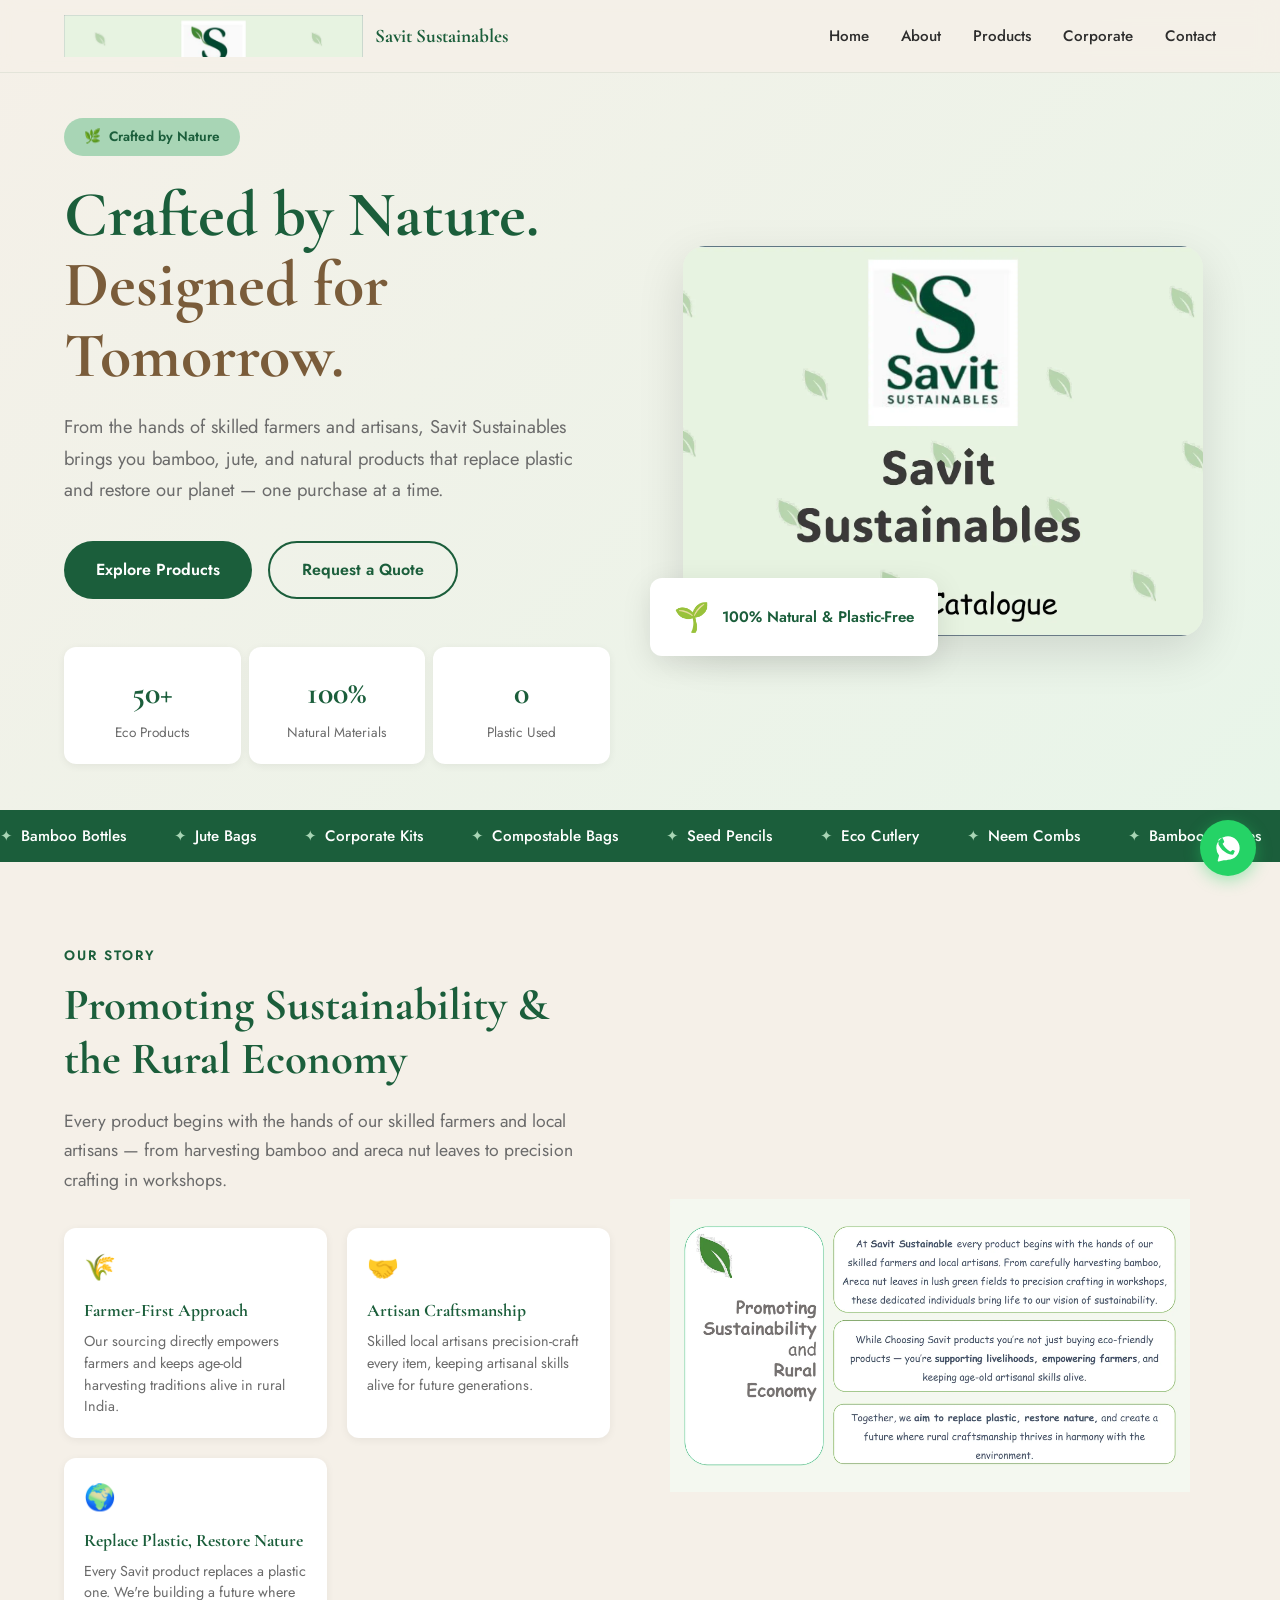
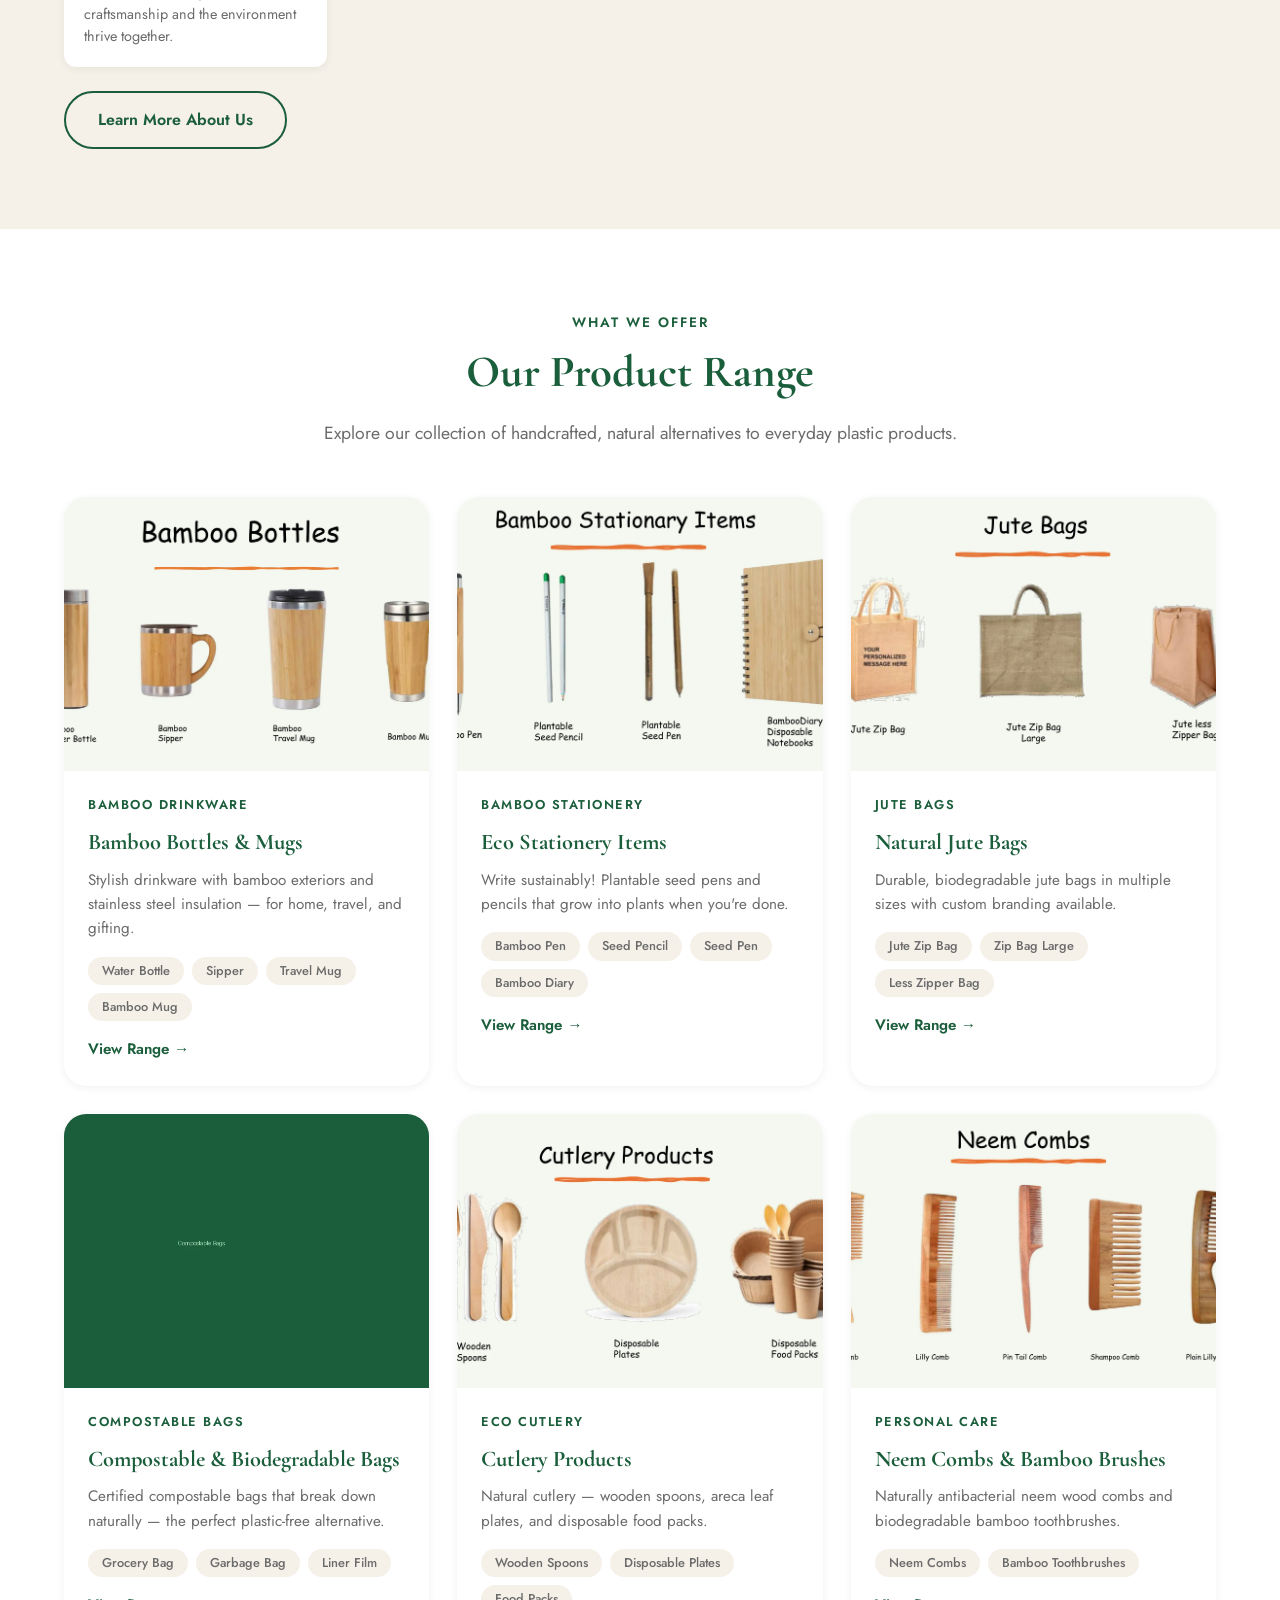
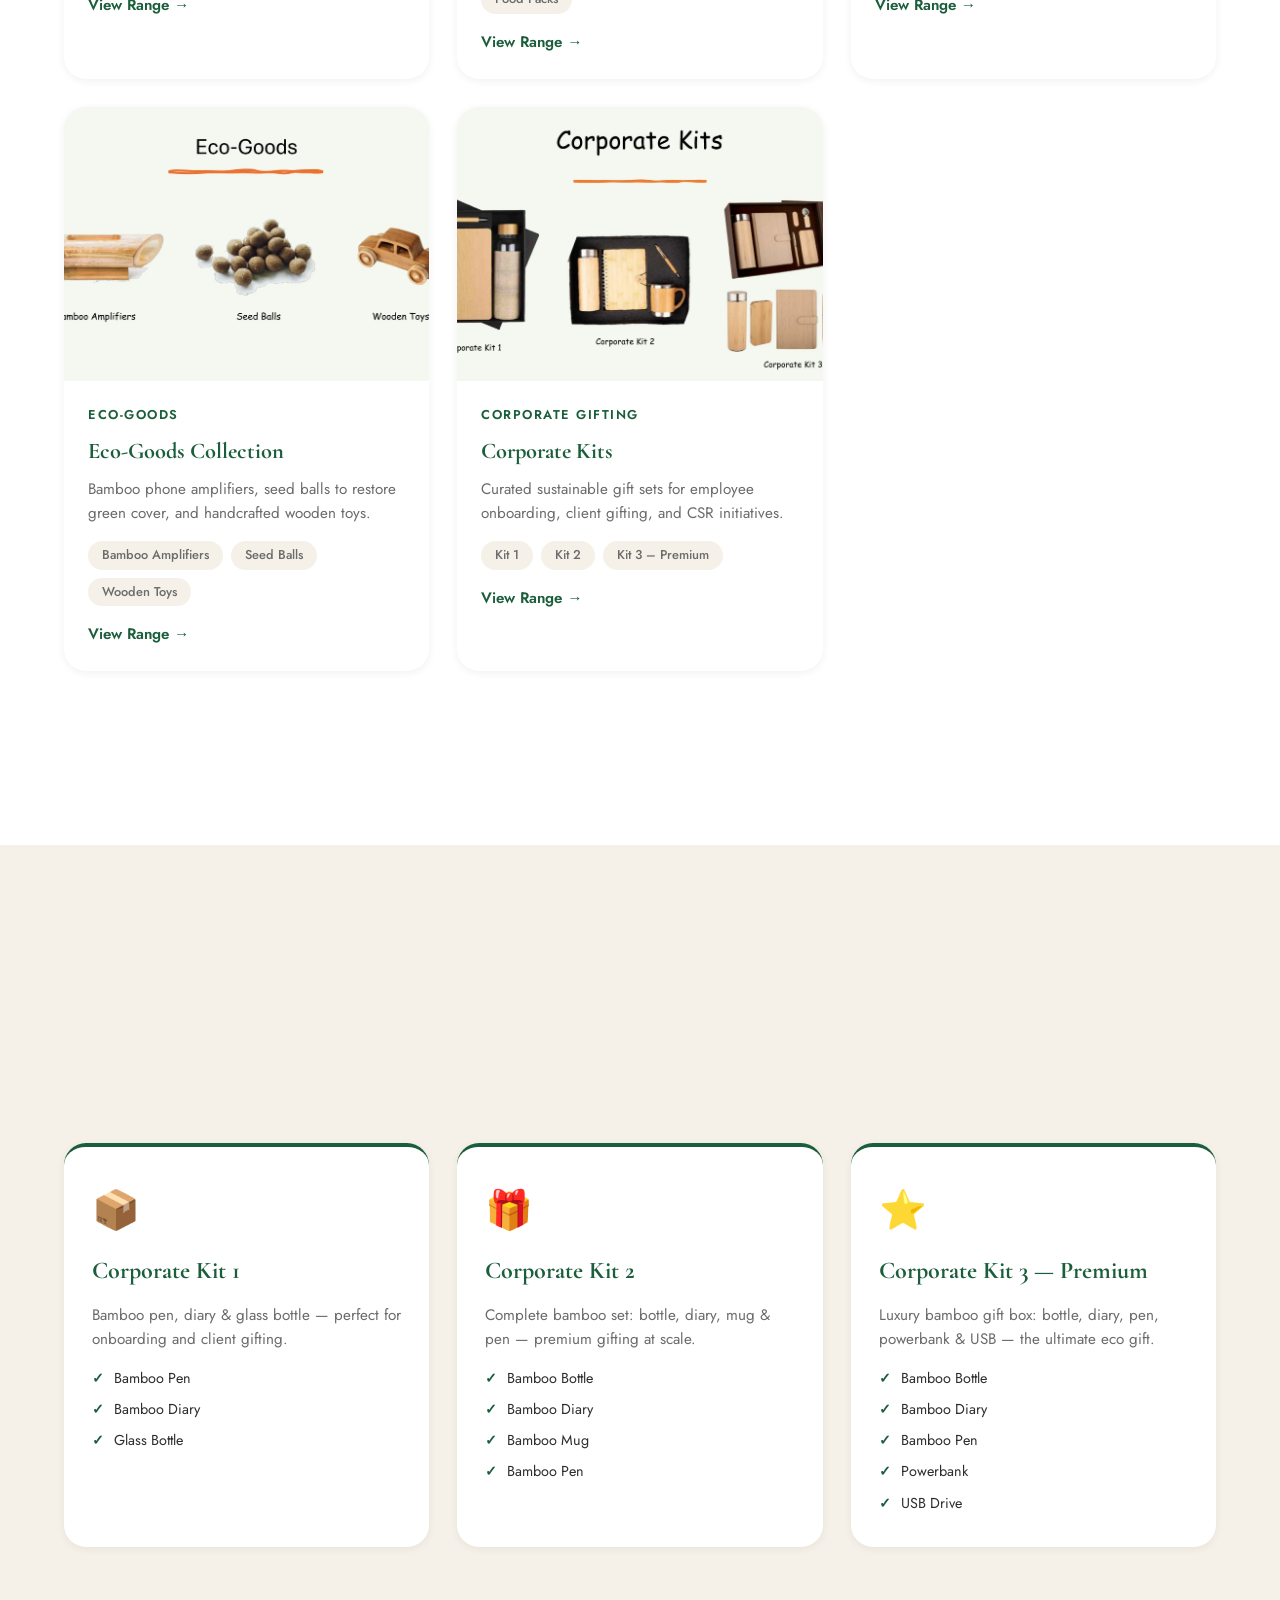
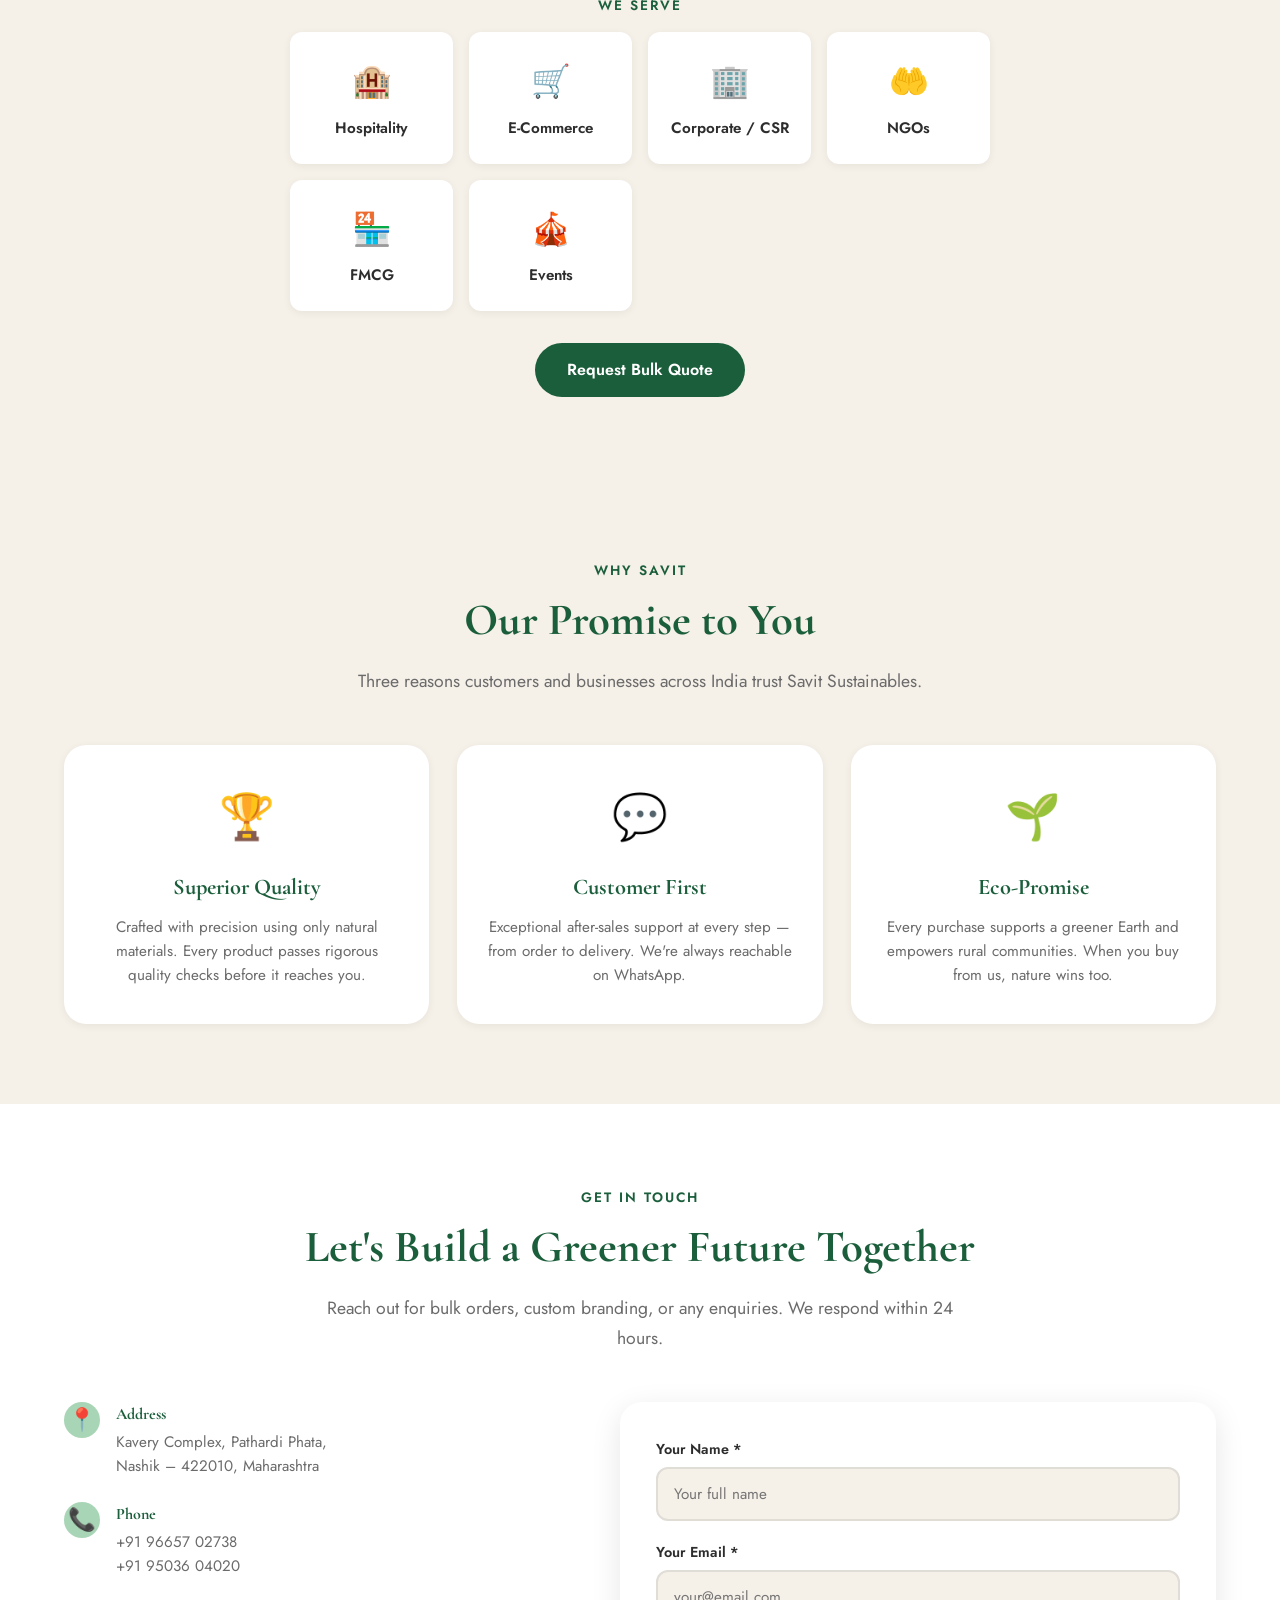
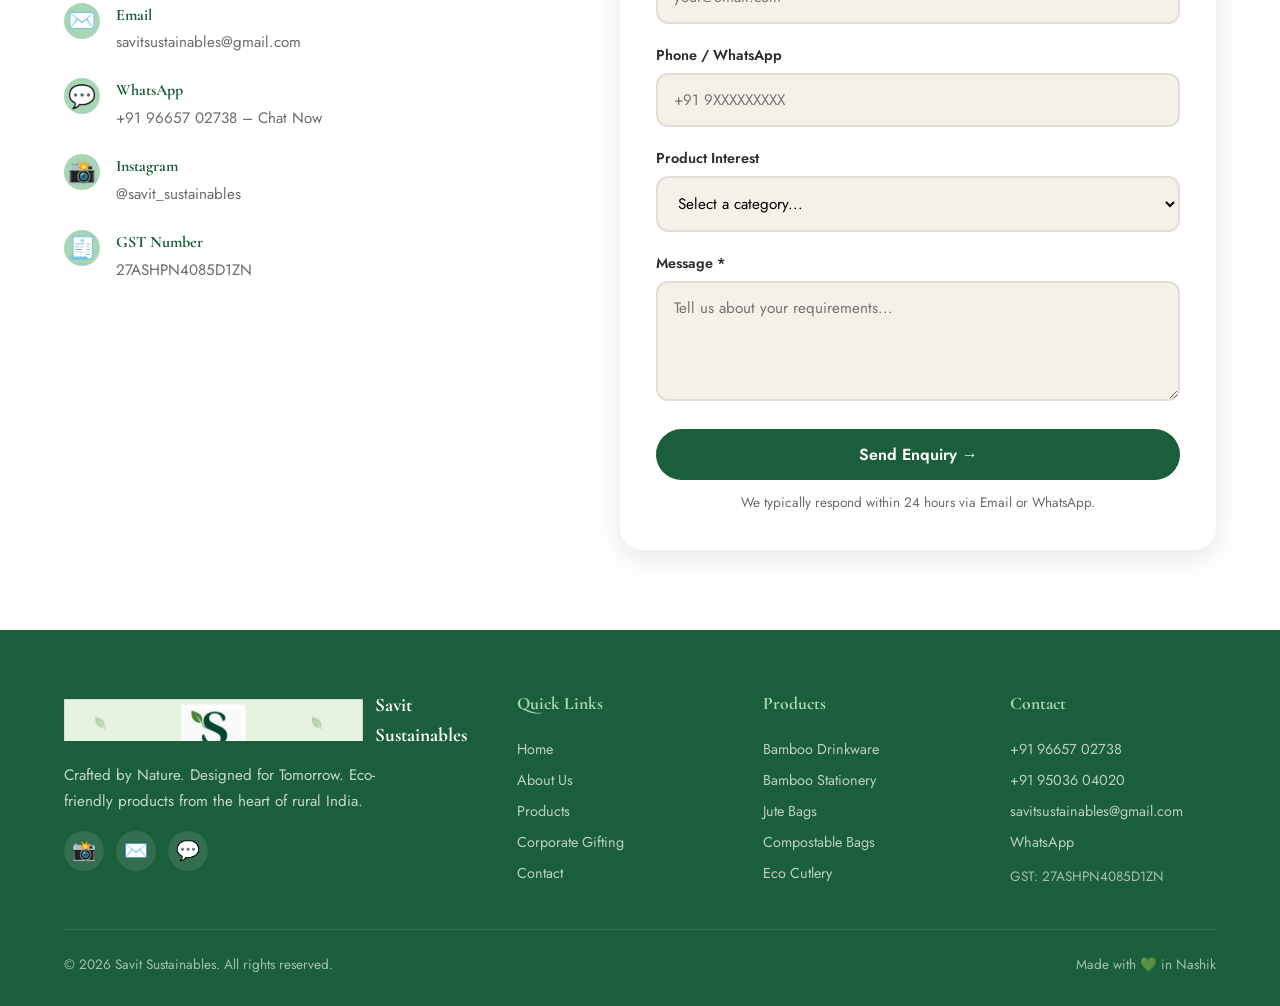
==== commit 030a2a40: "Add product images from catalogue (WebP format)" ====
--- a/index.html
+++ b/index.html
@@ -10,7 +10,7 @@
   <!-- Open Graph -->
   <meta property="og:title" content="Savit Sustainables – Eco-Friendly Products">
   <meta property="og:description" content="Bamboo, jute & compostable products made by rural artisans in Nashik, India. Corporate gifting, bulk orders, plastic-free living.">
-  <meta property="og:image" content="https://www.savitsustainables.com/images/og-image.jpg">
+  <meta property="og:image" content="https://www.savitsustainables.com/images/og-image.webp">
   <meta property="og:url" content="https://www.savitsustainables.com">
   <meta property="og:type" content="website">
   <meta property="og:locale" content="en_IN">
@@ -19,7 +19,7 @@
   <meta name="twitter:card" content="summary_large_image">
   <meta name="twitter:title" content="Savit Sustainables – Eco-Friendly Products">
   <meta name="twitter:description" content="Bamboo, jute & compostable products from rural India. Corporate gifting & bulk orders.">
-  <meta name="twitter:image" content="https://www.savitsustainables.com/images/og-image.jpg">
+  <meta name="twitter:image" content="https://www.savitsustainables.com/images/og-image.webp">
 
   <!-- JSON-LD Structured Data -->
   <script type="application/ld+json">
@@ -28,7 +28,7 @@
     "@type": "Organization",
     "name": "Savit Sustainables",
     "url": "https://www.savitsustainables.com",
-    "logo": "https://www.savitsustainables.com/images/logo.jpg",
+    "logo": "https://www.savitsustainables.com/images/logo.webp",
     "description": "Nashik-based manufacturer of eco-friendly bamboo, jute and compostable products.",
     "contactPoint": {
       "@type": "ContactPoint",
@@ -62,7 +62,7 @@
   <nav class="navbar" role="navigation" aria-label="Main navigation">
     <div class="container">
       <a href="/" class="nav-logo" aria-label="Savit Sustainables Home">
-        <img src="/images/logo.jpg" alt="Savit Sustainables Logo" width="42" height="42">
+        <img src="/images/logo.webp" alt="Savit Sustainables Logo" width="42" height="42">
         <span>Savit Sustainables</span>
       </a>
       <button class="nav-toggle" aria-label="Toggle navigation menu" aria-expanded="false">
@@ -107,7 +107,7 @@
         </div>
       </div>
       <div class="hero-image fade-up">
-        <img src="/images/hero-image.jpg" alt="Savit Sustainables eco-friendly product collection" width="520" height="390" loading="eager">
+        <img src="/images/hero-image.webp" alt="Savit Sustainables eco-friendly product collection" width="520" height="390" loading="eager">
         <div class="hero-image-float">
           <span class="hero-image-float-icon">🌱</span>
           <span class="hero-image-float-text">100% Natural &amp; Plastic-Free</span>
@@ -166,7 +166,7 @@
           <a href="/about.html" class="btn btn-outline" style="margin-top:24px">Learn More About Us</a>
         </div>
         <div class="fade-up">
-          <img src="/images/about-image.jpg" alt="Savit Sustainables artisans and eco-friendly products" width="520" height="390" loading="lazy">
+          <img src="/images/about-image.webp" alt="Savit Sustainables artisans and eco-friendly products" width="520" height="390" loading="lazy">
         </div>
       </div>
     </div>
@@ -182,7 +182,7 @@
       </div>
       <div class="product-grid">
         <a href="/products/bamboo-drinkware.html" class="product-card fade-up">
-          <img src="/images/products/bamboo-drinkware.jpg" alt="Bamboo Bottles & Mugs" class="product-card-image" loading="lazy" width="320" height="240">
+          <img src="/images/products/bamboo-drinkware.webp" alt="Bamboo Bottles & Mugs" class="product-card-image" loading="lazy" width="320" height="240">
           <div class="product-card-body">
             <div class="product-card-category">Bamboo Drinkware</div>
             <h3 class="product-card-title">Bamboo Bottles &amp; Mugs</h3>
@@ -197,7 +197,7 @@
           </div>
         </a>
         <a href="/products/bamboo-stationery.html" class="product-card fade-up">
-          <img src="/images/products/bamboo-stationery.jpg" alt="Eco Stationery Items" class="product-card-image" loading="lazy" width="320" height="240">
+          <img src="/images/products/bamboo-stationery.webp" alt="Eco Stationery Items" class="product-card-image" loading="lazy" width="320" height="240">
           <div class="product-card-body">
             <div class="product-card-category">Bamboo Stationery</div>
             <h3 class="product-card-title">Eco Stationery Items</h3>
@@ -212,7 +212,7 @@
           </div>
         </a>
         <a href="/products/jute-bags.html" class="product-card fade-up">
-          <img src="/images/products/jute-bags.jpg" alt="Natural Jute Bags" class="product-card-image" loading="lazy" width="320" height="240">
+          <img src="/images/products/jute-bags.webp" alt="Natural Jute Bags" class="product-card-image" loading="lazy" width="320" height="240">
           <div class="product-card-body">
             <div class="product-card-category">Jute Bags</div>
             <h3 class="product-card-title">Natural Jute Bags</h3>
@@ -226,7 +226,7 @@
           </div>
         </a>
         <a href="/products/compostable-bags.html" class="product-card fade-up">
-          <img src="/images/products/compostable-bags.jpg" alt="Compostable & Biodegradable Bags" class="product-card-image" loading="lazy" width="320" height="240">
+          <img src="/images/products/compostable-bags.webp" alt="Compostable & Biodegradable Bags" class="product-card-image" loading="lazy" width="320" height="240">
           <div class="product-card-body">
             <div class="product-card-category">Compostable Bags</div>
             <h3 class="product-card-title">Compostable &amp; Biodegradable Bags</h3>
@@ -240,7 +240,7 @@
           </div>
         </a>
         <a href="/products/eco-cutlery.html" class="product-card fade-up">
-          <img src="/images/products/eco-cutlery.jpg" alt="Cutlery Products" class="product-card-image" loading="lazy" width="320" height="240">
+          <img src="/images/products/eco-cutlery.webp" alt="Cutlery Products" class="product-card-image" loading="lazy" width="320" height="240">
           <div class="product-card-body">
             <div class="product-card-category">Eco Cutlery</div>
             <h3 class="product-card-title">Cutlery Products</h3>
@@ -254,7 +254,7 @@
           </div>
         </a>
         <a href="/products/personal-care.html" class="product-card fade-up">
-          <img src="/images/products/personal-care.jpg" alt="Personal Care Products" class="product-card-image" loading="lazy" width="320" height="240">
+          <img src="/images/products/personal-care.webp" alt="Personal Care Products" class="product-card-image" loading="lazy" width="320" height="240">
           <div class="product-card-body">
             <div class="product-card-category">Personal Care</div>
             <h3 class="product-card-title">Neem Combs &amp; Bamboo Brushes</h3>
@@ -267,7 +267,7 @@
           </div>
         </a>
         <a href="/products/eco-goods.html" class="product-card fade-up">
-          <img src="/images/products/eco-goods.jpg" alt="Eco-Goods Collection" class="product-card-image" loading="lazy" width="320" height="240">
+          <img src="/images/products/eco-goods.webp" alt="Eco-Goods Collection" class="product-card-image" loading="lazy" width="320" height="240">
           <div class="product-card-body">
             <div class="product-card-category">Eco-Goods</div>
             <h3 class="product-card-title">Eco-Goods Collection</h3>
@@ -281,7 +281,7 @@
           </div>
         </a>
         <a href="/corporate-gifting.html" class="product-card fade-up">
-          <img src="/images/products/corporate-kits.jpg" alt="Corporate Kits" class="product-card-image" loading="lazy" width="320" height="240">
+          <img src="/images/products/corporate-kits.webp" alt="Corporate Kits" class="product-card-image" loading="lazy" width="320" height="240">
           <div class="product-card-body">
             <div class="product-card-category">Corporate Gifting</div>
             <h3 class="product-card-title">Corporate Kits</h3>
@@ -498,7 +498,7 @@
       <div class="footer-grid">
         <div class="footer-brand">
           <a href="/" class="nav-logo" style="color:var(--white)">
-            <img src="/images/logo.jpg" alt="Savit Sustainables" width="42" height="42" loading="lazy">
+            <img src="/images/logo.webp" alt="Savit Sustainables" width="42" height="42" loading="lazy">
             <span>Savit Sustainables</span>
           </a>
           <p>Crafted by Nature. Designed for Tomorrow. Eco-friendly products from the heart of rural India.</p>
